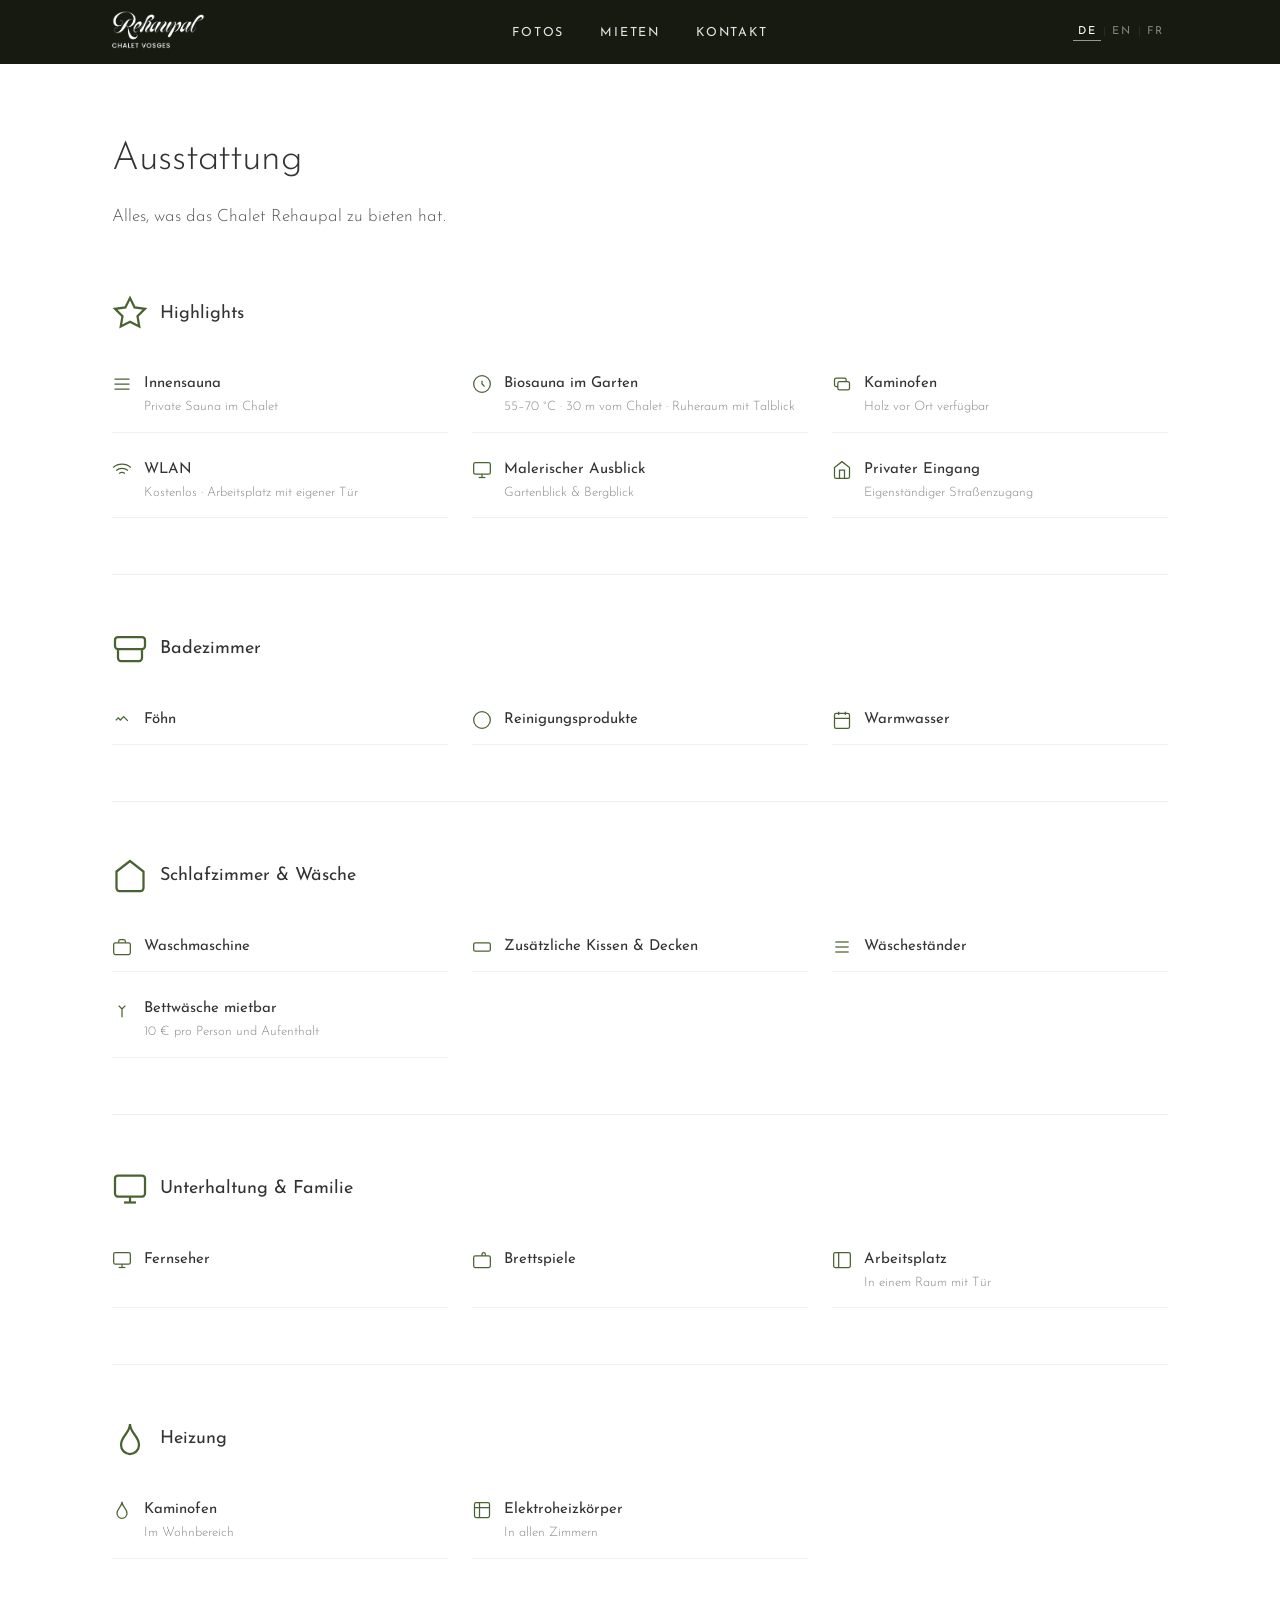
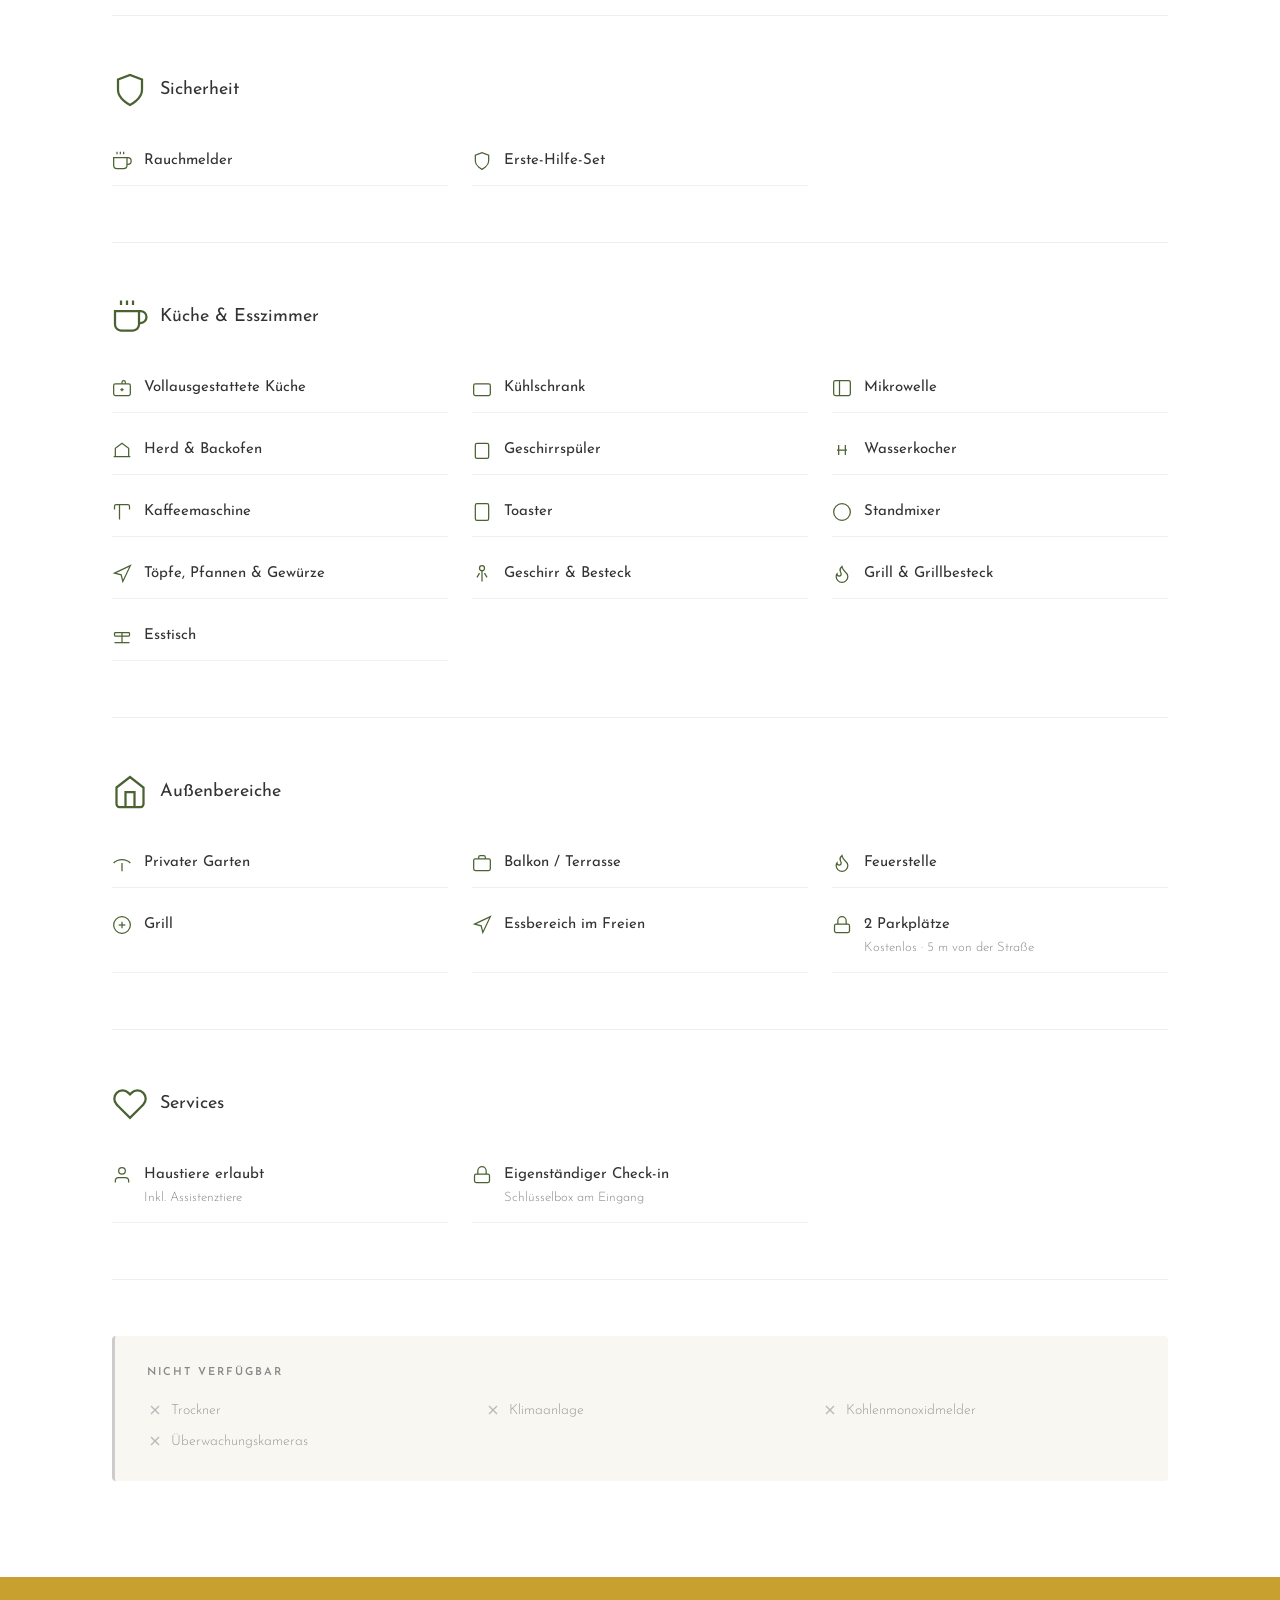
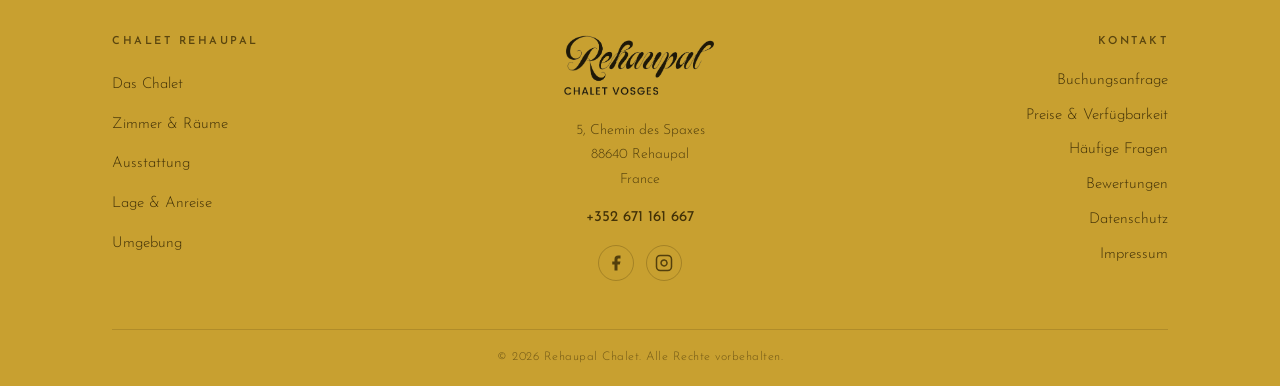
==== ausstattung.html @ ad046105 "Add Ausstattung page, Das Chalet page, fix all footer links, update Datenschutz Co-Authored-By: Clau" ====
<!DOCTYPE html>
<html lang="de">
<head>
  <meta charset="UTF-8">
  <meta name="viewport" content="width=device-width, initial-scale=1.0">
  <title>Ausstattung – Rehaupal Chalet Vosges</title>
  <link rel="preconnect" href="https://fonts.googleapis.com">
  <link rel="preconnect" href="https://fonts.gstatic.com" crossorigin>
  <link href="https://fonts.googleapis.com/css2?family=Josefin+Sans:ital,wght@0,300;0,400;0,600;1,300;1,400&family=Sacramento&display=swap" rel="stylesheet">
  <link rel="stylesheet" href="styles.css">
  <style>
    .site-header { height: var(--header-h) !important; background: var(--header-bg) !important; }
    .main-nav, .header-right { opacity: 1 !important; }

    .aus-page {
      padding-top: calc(var(--header-h) + 64px);
      padding-bottom: 96px;
    }

    .aus-heading {
      font-size: clamp(28px, 3vw, 42px);
      font-weight: 300;
      color: var(--text-dark);
      margin-bottom: 12px;
      letter-spacing: -0.3px;
    }

    .aus-sub {
      font-size: 17px;
      color: var(--text-medium);
      font-weight: 300;
      margin-bottom: 64px;
      max-width: 560px;
    }

    /* ── Category block ── */
    .aus-category {
      margin-bottom: 56px;
      padding-bottom: 56px;
      border-bottom: 1px solid #eee;
    }

    .aus-category:last-child {
      border-bottom: none;
      margin-bottom: 0;
      padding-bottom: 0;
    }

    .aus-category-header {
      display: flex;
      align-items: center;
      gap: 12px;
      margin-bottom: 28px;
    }

    .aus-category-icon {
      width: 36px;
      height: 36px;
      color: var(--olive-primary);
      flex-shrink: 0;
    }

    .aus-category-title {
      font-size: 18px;
      font-weight: 400;
      color: var(--text-dark);
    }

    /* ── Amenity grid ── */
    .aus-grid {
      display: grid;
      grid-template-columns: repeat(3, 1fr);
      gap: 12px 24px;
    }

    .aus-item {
      display: flex;
      align-items: flex-start;
      gap: 12px;
      padding: 14px 0;
      border-bottom: 1px solid #f0f0f0;
    }

    .aus-item-icon {
      width: 20px;
      height: 20px;
      color: var(--olive-primary);
      flex-shrink: 0;
      margin-top: 1px;
    }

    .aus-item-text { flex: 1; }

    .aus-item-name {
      font-size: 15px;
      font-weight: 400;
      color: var(--text-dark);
      line-height: 1.4;
    }

    .aus-item-note {
      font-size: 13px;
      color: var(--text-light);
      margin-top: 2px;
      font-weight: 300;
    }

    /* ── Not available ── */
    .aus-unavailable {
      margin-top: 48px;
      padding: 28px 32px;
      background: #f8f7f2;
      border-radius: 4px;
      border-left: 3px solid #ccc;
    }

    .aus-unavailable-title {
      font-size: 11px;
      font-weight: 600;
      letter-spacing: 2px;
      text-transform: uppercase;
      color: var(--text-light);
      margin-bottom: 16px;
    }

    .aus-unavailable-grid {
      display: grid;
      grid-template-columns: repeat(3, 1fr);
      gap: 8px 24px;
    }

    .aus-unavailable-item {
      display: flex;
      align-items: center;
      gap: 8px;
      font-size: 14px;
      color: #999;
      font-weight: 300;
    }

    .aus-unavailable-item svg { flex-shrink: 0; color: #bbb; }

    @media (max-width: 768px) {
      .aus-page { padding-top: calc(var(--header-h) + 40px); }
      .aus-grid { grid-template-columns: repeat(2, 1fr); }
      .aus-unavailable-grid { grid-template-columns: repeat(2, 1fr); }
    }

    @media (max-width: 480px) {
      .aus-grid { grid-template-columns: 1fr; }
      .aus-unavailable-grid { grid-template-columns: 1fr; }
    }
  </style>
</head>
<body>

  <!-- ===================== HEADER ===================== -->
  <header class="site-header scrolled" id="site-header">
    <div class="header-inner">
      <a href="index.html" class="logo">
        <img src="Rehaupal_Text_US.gif" alt="Rehaupal – Chalet Vosges" class="logo-img">
      </a>
      <nav class="main-nav" id="main-nav">
        <ul>
          <li><a href="fotos.html" data-i18n="nav.photos">Fotos</a></li>
          <li><a href="https://www.airbnb.de/rooms/53041871" target="_blank" rel="noopener" data-i18n="nav.rent">Mieten</a></li>
          <li><a href="lage.html" data-i18n="nav.contact">Kontakt</a></li>
        </ul>
        <div class="lang-switcher lang-switcher--mobile">
          <button class="lang-btn" data-lang="de">DE</button><span class="lang-sep">|</span>
          <button class="lang-btn" data-lang="en">EN</button><span class="lang-sep">|</span>
          <button class="lang-btn" data-lang="fr">FR</button>
        </div>
      </nav>
      <div class="header-right">
        <div class="lang-switcher">
          <button class="lang-btn active" data-lang="de">DE</button><span class="lang-sep">|</span>
          <button class="lang-btn" data-lang="en">EN</button><span class="lang-sep">|</span>
          <button class="lang-btn" data-lang="fr">FR</button>
        </div>
        <button class="mobile-toggle" id="mobile-toggle" aria-label="Menü öffnen" aria-expanded="false">
          <span></span><span></span><span></span>
        </button>
      </div>
    </div>
  </header>

  <!-- ===================== CONTENT ===================== -->
  <main class="aus-page">
    <div class="container">

      <h1 class="aus-heading" data-i18n="aus.heading">Ausstattung</h1>
      <p class="aus-sub" data-i18n="aus.sub">Alles, was das Chalet Rehaupal zu bieten hat – für einen komfortablen und erholsamen Aufenthalt.</p>

      <!-- ── Highlights ── -->
      <div class="aus-category">
        <div class="aus-category-header">
          <svg class="aus-category-icon" viewBox="0 0 24 24" fill="none" stroke="currentColor" stroke-width="1.5"><polygon points="12 2 15.09 8.26 22 9.27 17 14.14 18.18 21.02 12 17.77 5.82 21.02 7 14.14 2 9.27 8.91 8.26 12 2"/></svg>
          <h2 class="aus-category-title" data-i18n="aus.cat.highlights">Highlights</h2>
        </div>
        <div class="aus-grid">
          <div class="aus-item">
            <svg class="aus-item-icon" viewBox="0 0 24 24" fill="none" stroke="currentColor" stroke-width="1.5"><path d="M3 12h18M3 6h18M3 18h18"/></svg>
            <div class="aus-item-text">
              <div class="aus-item-name" data-i18n="aus.sauna.indoor">Innensauna</div>
              <div class="aus-item-note" data-i18n="aus.sauna.indoor.note">Private Sauna im Chalet</div>
            </div>
          </div>
          <div class="aus-item">
            <svg class="aus-item-icon" viewBox="0 0 24 24" fill="none" stroke="currentColor" stroke-width="1.5"><circle cx="12" cy="12" r="10"/><path d="M12 8v4l3 3"/></svg>
            <div class="aus-item-text">
              <div class="aus-item-name" data-i18n="aus.sauna.outdoor">Biosauna im Garten</div>
              <div class="aus-item-note" data-i18n="aus.sauna.outdoor.note">55–70 °C · 30 m vom Chalet · Ruheraum mit Talblick</div>
            </div>
          </div>
          <div class="aus-item">
            <svg class="aus-item-icon" viewBox="0 0 24 24" fill="none" stroke="currentColor" stroke-width="1.5"><path d="M17 9V7a2 2 0 0 0-2-2H5a2 2 0 0 0-2 2v6a2 2 0 0 0 2 2h2m2 4h10a2 2 0 0 0 2-2v-6a2 2 0 0 0-2-2H9a2 2 0 0 0-2 2v6a2 2 0 0 0 2 2z"/></svg>
            <div class="aus-item-text">
              <div class="aus-item-name" data-i18n="aus.fireplace">Kaminofen</div>
              <div class="aus-item-note" data-i18n="aus.fireplace.note">Holz vor Ort verfügbar</div>
            </div>
          </div>
          <div class="aus-item">
            <svg class="aus-item-icon" viewBox="0 0 24 24" fill="none" stroke="currentColor" stroke-width="1.5"><path d="M5 12.55a11 11 0 0 1 14.08 0M1.42 9a16 16 0 0 1 21.16 0M8.53 16.11a6 6 0 0 1 6.95 0M12 20h.01"/></svg>
            <div class="aus-item-text">
              <div class="aus-item-name" data-i18n="aus.wifi">WLAN</div>
              <div class="aus-item-note" data-i18n="aus.wifi.note">Kostenlos · Arbeitsplatz mit eigener Tür</div>
            </div>
          </div>
          <div class="aus-item">
            <svg class="aus-item-icon" viewBox="0 0 24 24" fill="none" stroke="currentColor" stroke-width="1.5"><rect x="2" y="3" width="20" height="14" rx="2"/><line x1="8" y1="21" x2="16" y2="21"/><line x1="12" y1="17" x2="12" y2="21"/></svg>
            <div class="aus-item-text">
              <div class="aus-item-name" data-i18n="aus.view">Malerischer Ausblick</div>
              <div class="aus-item-note" data-i18n="aus.view.note">Gartenblick &amp; Bergblick</div>
            </div>
          </div>
          <div class="aus-item">
            <svg class="aus-item-icon" viewBox="0 0 24 24" fill="none" stroke="currentColor" stroke-width="1.5"><path d="M3 9l9-7 9 7v11a2 2 0 0 1-2 2H5a2 2 0 0 1-2-2z"/><polyline points="9 22 9 12 15 12 15 22"/></svg>
            <div class="aus-item-text">
              <div class="aus-item-name" data-i18n="aus.entrance">Privater Eingang</div>
              <div class="aus-item-note" data-i18n="aus.entrance.note">Eigenständiger Straßenzugang</div>
            </div>
          </div>
        </div>
      </div>

      <!-- ── Badezimmer ── -->
      <div class="aus-category">
        <div class="aus-category-header">
          <svg class="aus-category-icon" viewBox="0 0 24 24" fill="none" stroke="currentColor" stroke-width="1.5"><path d="M4 12h16M4 12a2 2 0 0 1-2-2V6a2 2 0 0 1 2-2h16a2 2 0 0 1 2 2v4a2 2 0 0 1-2 2M4 12v6a2 2 0 0 0 2 2h12a2 2 0 0 0 2-2v-6"/></svg>
          <h2 class="aus-category-title" data-i18n="aus.cat.bath">Badezimmer</h2>
        </div>
        <div class="aus-grid">
          <div class="aus-item"><svg class="aus-item-icon" viewBox="0 0 24 24" fill="none" stroke="currentColor" stroke-width="1.5"><path d="M4.5 12.5l3-3 2.5 2.5 4-4 5 5"/></svg><div class="aus-item-text"><div class="aus-item-name" data-i18n="aus.bath.hairdryer">Föhn</div></div></div>
          <div class="aus-item"><svg class="aus-item-icon" viewBox="0 0 24 24" fill="none" stroke="currentColor" stroke-width="1.5"><path d="M12 2C6.48 2 2 6.48 2 12s4.48 10 10 10 10-4.48 10-10S17.52 2 12 2z"/></svg><div class="aus-item-text"><div class="aus-item-name" data-i18n="aus.bath.products">Reinigungsprodukte</div></div></div>
          <div class="aus-item"><svg class="aus-item-icon" viewBox="0 0 24 24" fill="none" stroke="currentColor" stroke-width="1.5"><path d="M8 2v4M16 2v4M3 10h18M5 4h14a2 2 0 0 1 2 2v14a2 2 0 0 1-2 2H5a2 2 0 0 1-2-2V6a2 2 0 0 1 2-2z"/></svg><div class="aus-item-text"><div class="aus-item-name" data-i18n="aus.bath.hotwater">Warmwasser</div></div></div>
        </div>
      </div>

      <!-- ── Schlafzimmer & Wäsche ── -->
      <div class="aus-category">
        <div class="aus-category-header">
          <svg class="aus-category-icon" viewBox="0 0 24 24" fill="none" stroke="currentColor" stroke-width="1.5"><path d="M3 9l9-7 9 7v11a2 2 0 0 1-2 2H5a2 2 0 0 1-2-2z"/></svg>
          <h2 class="aus-category-title" data-i18n="aus.cat.bedroom">Schlafzimmer &amp; Wäsche</h2>
        </div>
        <div class="aus-grid">
          <div class="aus-item"><svg class="aus-item-icon" viewBox="0 0 24 24" fill="none" stroke="currentColor" stroke-width="1.5"><rect x="2" y="7" width="20" height="14" rx="2"/><path d="M16 7V5a2 2 0 0 0-2-2h-4a2 2 0 0 0-2 2v2"/></svg><div class="aus-item-text"><div class="aus-item-name" data-i18n="aus.bed.washer">Waschmaschine</div></div></div>
          <div class="aus-item"><svg class="aus-item-icon" viewBox="0 0 24 24" fill="none" stroke="currentColor" stroke-width="1.5"><path d="M20 7H4a2 2 0 0 0-2 2v6a2 2 0 0 0 2 2h16a2 2 0 0 0 2-2V9a2 2 0 0 0-2-2z"/></svg><div class="aus-item-text"><div class="aus-item-name" data-i18n="aus.bed.pillows">Zusätzliche Kissen &amp; Decken</div></div></div>
          <div class="aus-item"><svg class="aus-item-icon" viewBox="0 0 24 24" fill="none" stroke="currentColor" stroke-width="1.5"><line x1="4" y1="6" x2="20" y2="6"/><line x1="4" y1="12" x2="20" y2="12"/><line x1="4" y1="18" x2="20" y2="18"/></svg><div class="aus-item-text"><div class="aus-item-name" data-i18n="aus.bed.rack">Wäscheständer</div></div></div>
          <div class="aus-item"><svg class="aus-item-icon" viewBox="0 0 24 24" fill="none" stroke="currentColor" stroke-width="1.5"><path d="M12 22V12M12 12l-4-4m4 4l4-4"/></svg><div class="aus-item-text"><div class="aus-item-name" data-i18n="aus.bed.linen">Bettwäsche mietbar</div><div class="aus-item-note" data-i18n="aus.bed.linen.note">10 € pro Person und Aufenthalt</div></div></div>
        </div>
      </div>

      <!-- ── Unterhaltung & Familie ── -->
      <div class="aus-category">
        <div class="aus-category-header">
          <svg class="aus-category-icon" viewBox="0 0 24 24" fill="none" stroke="currentColor" stroke-width="1.5"><rect x="2" y="3" width="20" height="14" rx="2"/><line x1="8" y1="21" x2="16" y2="21"/><line x1="12" y1="17" x2="12" y2="21"/></svg>
          <h2 class="aus-category-title" data-i18n="aus.cat.entertainment">Unterhaltung &amp; Familie</h2>
        </div>
        <div class="aus-grid">
          <div class="aus-item"><svg class="aus-item-icon" viewBox="0 0 24 24" fill="none" stroke="currentColor" stroke-width="1.5"><rect x="2" y="3" width="20" height="14" rx="2"/><line x1="8" y1="21" x2="16" y2="21"/><line x1="12" y1="17" x2="12" y2="21"/></svg><div class="aus-item-text"><div class="aus-item-name" data-i18n="aus.ent.tv">Fernseher</div></div></div>
          <div class="aus-item"><svg class="aus-item-icon" viewBox="0 0 24 24" fill="none" stroke="currentColor" stroke-width="1.5"><rect x="2" y="7" width="20" height="14" rx="2"/><path d="M16 7V5a2 2 0 0 0-4 0v2"/></svg><div class="aus-item-text"><div class="aus-item-name" data-i18n="aus.ent.games">Brettspiele</div></div></div>
          <div class="aus-item"><svg class="aus-item-icon" viewBox="0 0 24 24" fill="none" stroke="currentColor" stroke-width="1.5"><rect x="2" y="3" width="20" height="18" rx="2"/><line x1="8" y1="21" x2="8" y2="3"/></svg><div class="aus-item-text"><div class="aus-item-name" data-i18n="aus.ent.workspace">Arbeitsplatz</div><div class="aus-item-note" data-i18n="aus.ent.workspace.note">In einem Raum mit Tür</div></div></div>
        </div>
      </div>

      <!-- ── Heizung ── -->
      <div class="aus-category">
        <div class="aus-category-header">
          <svg class="aus-category-icon" viewBox="0 0 24 24" fill="none" stroke="currentColor" stroke-width="1.5"><path d="M12 2c0 6-6 8-6 14a6 6 0 0 0 12 0c0-6-6-8-6-14z"/></svg>
          <h2 class="aus-category-title" data-i18n="aus.cat.heating">Heizung</h2>
        </div>
        <div class="aus-grid">
          <div class="aus-item"><svg class="aus-item-icon" viewBox="0 0 24 24" fill="none" stroke="currentColor" stroke-width="1.5"><path d="M12 2c0 6-6 8-6 14a6 6 0 0 0 12 0c0-6-6-8-6-14z"/></svg><div class="aus-item-text"><div class="aus-item-name" data-i18n="aus.heat.fireplace">Kaminofen</div><div class="aus-item-note" data-i18n="aus.heat.fireplace.note">Im Wohnbereich</div></div></div>
          <div class="aus-item"><svg class="aus-item-icon" viewBox="0 0 24 24" fill="none" stroke="currentColor" stroke-width="1.5"><path d="M9 3H5a2 2 0 0 0-2 2v4m6-6h10a2 2 0 0 1 2 2v4M9 3v18m0 0h10a2 2 0 0 0 2-2V9M9 21H5a2 2 0 0 1-2-2V9m0 0h18"/></svg><div class="aus-item-text"><div class="aus-item-name" data-i18n="aus.heat.electric">Elektroheizkörper</div><div class="aus-item-note" data-i18n="aus.heat.electric.note">In allen Zimmern</div></div></div>
        </div>
      </div>

      <!-- ── Sicherheit ── -->
      <div class="aus-category">
        <div class="aus-category-header">
          <svg class="aus-category-icon" viewBox="0 0 24 24" fill="none" stroke="currentColor" stroke-width="1.5"><path d="M12 22s8-4 8-10V5l-8-3-8 3v7c0 6 8 10 8 10z"/></svg>
          <h2 class="aus-category-title" data-i18n="aus.cat.safety">Sicherheit</h2>
        </div>
        <div class="aus-grid">
          <div class="aus-item"><svg class="aus-item-icon" viewBox="0 0 24 24" fill="none" stroke="currentColor" stroke-width="1.5"><path d="M18 8h1a4 4 0 0 1 0 8h-1"/><path d="M2 8h16v9a4 4 0 0 1-4 4H6a4 4 0 0 1-4-4V8z"/><line x1="6" y1="1" x2="6" y2="4"/><line x1="10" y1="1" x2="10" y2="4"/><line x1="14" y1="1" x2="14" y2="4"/></svg><div class="aus-item-text"><div class="aus-item-name" data-i18n="aus.safe.smoke">Rauchmelder</div></div></div>
          <div class="aus-item"><svg class="aus-item-icon" viewBox="0 0 24 24" fill="none" stroke="currentColor" stroke-width="1.5"><path d="M12 22s8-4 8-10V5l-8-3-8 3v7c0 6 8 10 8 10z"/></svg><div class="aus-item-text"><div class="aus-item-name" data-i18n="aus.safe.firstaid">Erste-Hilfe-Set</div></div></div>
        </div>
      </div>

      <!-- ── Küche ── -->
      <div class="aus-category">
        <div class="aus-category-header">
          <svg class="aus-category-icon" viewBox="0 0 24 24" fill="none" stroke="currentColor" stroke-width="1.5"><path d="M18 8h1a4 4 0 0 1 0 8h-1M2 8h16v9a4 4 0 0 1-4 4H6a4 4 0 0 1-4-4V8zM6 1v3M10 1v3M14 1v3"/></svg>
          <h2 class="aus-category-title" data-i18n="aus.cat.kitchen">Küche &amp; Esszimmer</h2>
        </div>
        <div class="aus-grid">
          <div class="aus-item"><svg class="aus-item-icon" viewBox="0 0 24 24" fill="none" stroke="currentColor" stroke-width="1.5"><rect x="2" y="7" width="20" height="14" rx="2"/><path d="M16 7V5a2 2 0 0 0-4 0v2"/><line x1="12" y1="12" x2="12" y2="16"/><line x1="10" y1="14" x2="14" y2="14"/></svg><div class="aus-item-text"><div class="aus-item-name" data-i18n="aus.kit.kitchen">Vollausgestattete Küche</div></div></div>
          <div class="aus-item"><svg class="aus-item-icon" viewBox="0 0 24 24" fill="none" stroke="currentColor" stroke-width="1.5"><rect x="2" y="7" width="20" height="14" rx="2"/></svg><div class="aus-item-text"><div class="aus-item-name" data-i18n="aus.kit.fridge">Kühlschrank</div></div></div>
          <div class="aus-item"><svg class="aus-item-icon" viewBox="0 0 24 24" fill="none" stroke="currentColor" stroke-width="1.5"><rect x="2" y="3" width="20" height="18" rx="2"/><line x1="9" y1="3" x2="9" y2="21"/></svg><div class="aus-item-text"><div class="aus-item-name" data-i18n="aus.kit.microwave">Mikrowelle</div></div></div>
          <div class="aus-item"><svg class="aus-item-icon" viewBox="0 0 24 24" fill="none" stroke="currentColor" stroke-width="1.5"><path d="M2 20h20M4 20V10l8-6 8 6v10"/></svg><div class="aus-item-text"><div class="aus-item-name" data-i18n="aus.kit.oven">Herd &amp; Backofen</div></div></div>
          <div class="aus-item"><svg class="aus-item-icon" viewBox="0 0 24 24" fill="none" stroke="currentColor" stroke-width="1.5"><path d="M18 4H6a2 2 0 0 0-2 2v14a2 2 0 0 0 2 2h12a2 2 0 0 0 2-2V6a2 2 0 0 0-2-2z"/></svg><div class="aus-item-text"><div class="aus-item-name" data-i18n="aus.kit.dishwasher">Geschirrspüler</div></div></div>
          <div class="aus-item"><svg class="aus-item-icon" viewBox="0 0 24 24" fill="none" stroke="currentColor" stroke-width="1.5"><path d="M8 6v12M16 6v12M6 12h12"/></svg><div class="aus-item-text"><div class="aus-item-name" data-i18n="aus.kit.kettle">Wasserkocher</div></div></div>
          <div class="aus-item"><svg class="aus-item-icon" viewBox="0 0 24 24" fill="none" stroke="currentColor" stroke-width="1.5"><path d="M9 3H5a2 2 0 0 0-2 2v4m6-6h10a2 2 0 0 1 2 2v4M9 3v18"/></svg><div class="aus-item-text"><div class="aus-item-name" data-i18n="aus.kit.coffee">Kaffeemaschine</div></div></div>
          <div class="aus-item"><svg class="aus-item-icon" viewBox="0 0 24 24" fill="none" stroke="currentColor" stroke-width="1.5"><rect x="4" y="2" width="16" height="20" rx="2"/></svg><div class="aus-item-text"><div class="aus-item-name" data-i18n="aus.kit.toaster">Toaster</div></div></div>
          <div class="aus-item"><svg class="aus-item-icon" viewBox="0 0 24 24" fill="none" stroke="currentColor" stroke-width="1.5"><circle cx="12" cy="12" r="10"/></svg><div class="aus-item-text"><div class="aus-item-name" data-i18n="aus.kit.blender">Standmixer</div></div></div>
          <div class="aus-item"><svg class="aus-item-icon" viewBox="0 0 24 24" fill="none" stroke="currentColor" stroke-width="1.5"><path d="M3 11l19-9-9 19-2-8-8-2z"/></svg><div class="aus-item-text"><div class="aus-item-name" data-i18n="aus.kit.pots">Töpfe, Pfannen &amp; Gewürze</div></div></div>
          <div class="aus-item"><svg class="aus-item-icon" viewBox="0 0 24 24" fill="none" stroke="currentColor" stroke-width="1.5"><circle cx="12" cy="5" r="3"/><path d="M12 8v13M9 11l-3 5M15 11l3 5"/></svg><div class="aus-item-text"><div class="aus-item-name" data-i18n="aus.kit.dishes">Geschirr &amp; Besteck</div></div></div>
          <div class="aus-item"><svg class="aus-item-icon" viewBox="0 0 24 24" fill="none" stroke="currentColor" stroke-width="1.5"><path d="M8.5 14.5A2.5 2.5 0 0 0 11 12c0-1.38-.5-2-1-3-1.072-2.143-.224-4.054 2-6 .5 2.5 2 4.9 4 6.5 2 1.6 3 3.5 3 5.5a7 7 0 1 1-14 0c0-1.153.433-2.294 1-3a2.5 2.5 0 0 0 2.5 2.5z"/></svg><div class="aus-item-text"><div class="aus-item-name" data-i18n="aus.kit.bbq">Grill &amp; Grillbesteck</div></div></div>
          <div class="aus-item"><svg class="aus-item-icon" viewBox="0 0 24 24" fill="none" stroke="currentColor" stroke-width="1.5"><rect x="3" y="8" width="18" height="4" rx="1"/><line x1="12" y1="8" x2="12" y2="20"/><line x1="3" y1="20" x2="21" y2="20"/></svg><div class="aus-item-text"><div class="aus-item-name" data-i18n="aus.kit.table">Esstisch</div></div></div>
        </div>
      </div>

      <!-- ── Außenbereiche ── -->
      <div class="aus-category">
        <div class="aus-category-header">
          <svg class="aus-category-icon" viewBox="0 0 24 24" fill="none" stroke="currentColor" stroke-width="1.5"><path d="M3 9l9-7 9 7v11a2 2 0 0 1-2 2H5a2 2 0 0 1-2-2z"/><polyline points="9 22 9 12 15 12 15 22"/></svg>
          <h2 class="aus-category-title" data-i18n="aus.cat.outdoor">Außenbereiche</h2>
        </div>
        <div class="aus-grid">
          <div class="aus-item"><svg class="aus-item-icon" viewBox="0 0 24 24" fill="none" stroke="currentColor" stroke-width="1.5"><path d="M12 22V12M2 12s4-4 10-4 10 4 10 4"/></svg><div class="aus-item-text"><div class="aus-item-name" data-i18n="aus.out.garden">Privater Garten</div></div></div>
          <div class="aus-item"><svg class="aus-item-icon" viewBox="0 0 24 24" fill="none" stroke="currentColor" stroke-width="1.5"><rect x="2" y="7" width="20" height="14" rx="2"/><path d="M16 7V5a2 2 0 0 0-2-2h-4a2 2 0 0 0-2 2v2"/></svg><div class="aus-item-text"><div class="aus-item-name" data-i18n="aus.out.terrace">Balkon / Terrasse</div></div></div>
          <div class="aus-item"><svg class="aus-item-icon" viewBox="0 0 24 24" fill="none" stroke="currentColor" stroke-width="1.5"><path d="M8.5 14.5A2.5 2.5 0 0 0 11 12c0-1.38-.5-2-1-3-1.072-2.143-.224-4.054 2-6 .5 2.5 2 4.9 4 6.5 2 1.6 3 3.5 3 5.5a7 7 0 1 1-14 0c0-1.153.433-2.294 1-3a2.5 2.5 0 0 0 2.5 2.5z"/></svg><div class="aus-item-text"><div class="aus-item-name" data-i18n="aus.out.firepit">Feuerstelle</div></div></div>
          <div class="aus-item"><svg class="aus-item-icon" viewBox="0 0 24 24" fill="none" stroke="currentColor" stroke-width="1.5"><circle cx="12" cy="12" r="10"/><line x1="12" y1="8" x2="12" y2="16"/><line x1="8" y1="12" x2="16" y2="12"/></svg><div class="aus-item-text"><div class="aus-item-name" data-i18n="aus.out.bbq">Grill</div></div></div>
          <div class="aus-item"><svg class="aus-item-icon" viewBox="0 0 24 24" fill="none" stroke="currentColor" stroke-width="1.5"><path d="M3 11l19-9-9 19-2-8-8-2z"/></svg><div class="aus-item-text"><div class="aus-item-name" data-i18n="aus.out.dining">Essbereich im Freien</div></div></div>
          <div class="aus-item"><svg class="aus-item-icon" viewBox="0 0 24 24" fill="none" stroke="currentColor" stroke-width="1.5"><rect x="3" y="11" width="18" height="10" rx="2"/><path d="M7 11V7a5 5 0 0 1 10 0v4"/></svg><div class="aus-item-text"><div class="aus-item-name" data-i18n="aus.out.parking">2 Parkplätze</div><div class="aus-item-note" data-i18n="aus.out.parking.note">Kostenlos · 5 m von der Straße</div></div></div>
        </div>
      </div>

      <!-- ── Services ── -->
      <div class="aus-category">
        <div class="aus-category-header">
          <svg class="aus-category-icon" viewBox="0 0 24 24" fill="none" stroke="currentColor" stroke-width="1.5"><path d="M20.84 4.61a5.5 5.5 0 0 0-7.78 0L12 5.67l-1.06-1.06a5.5 5.5 0 0 0-7.78 7.78l1.06 1.06L12 21.23l7.78-7.78 1.06-1.06a5.5 5.5 0 0 0 0-7.78z"/></svg>
          <h2 class="aus-category-title" data-i18n="aus.cat.services">Services</h2>
        </div>
        <div class="aus-grid">
          <div class="aus-item"><svg class="aus-item-icon" viewBox="0 0 24 24" fill="none" stroke="currentColor" stroke-width="1.5"><path d="M20 21v-2a4 4 0 0 0-4-4H8a4 4 0 0 0-4 4v2"/><circle cx="12" cy="7" r="4"/></svg><div class="aus-item-text"><div class="aus-item-name" data-i18n="aus.srv.pets">Haustiere erlaubt</div><div class="aus-item-note" data-i18n="aus.srv.pets.note">Inkl. Assistenztiere</div></div></div>
          <div class="aus-item"><svg class="aus-item-icon" viewBox="0 0 24 24" fill="none" stroke="currentColor" stroke-width="1.5"><rect x="3" y="11" width="18" height="10" rx="2"/><path d="M7 11V7a5 5 0 0 1 10 0v4"/></svg><div class="aus-item-text"><div class="aus-item-name" data-i18n="aus.srv.checkin">Eigenständiger Check-in</div><div class="aus-item-note" data-i18n="aus.srv.checkin.note">Schlüsselbox am Eingang</div></div></div>
        </div>
      </div>

      <!-- ── Not available ── -->
      <div class="aus-unavailable">
        <div class="aus-unavailable-title" data-i18n="aus.na.title">Nicht verfügbar</div>
        <div class="aus-unavailable-grid">
          <div class="aus-unavailable-item"><svg width="16" height="16" viewBox="0 0 24 24" fill="none" stroke="currentColor" stroke-width="2"><line x1="18" y1="6" x2="6" y2="18"/><line x1="6" y1="6" x2="18" y2="18"/></svg><span data-i18n="aus.na.dryer">Trockner</span></div>
          <div class="aus-unavailable-item"><svg width="16" height="16" viewBox="0 0 24 24" fill="none" stroke="currentColor" stroke-width="2"><line x1="18" y1="6" x2="6" y2="18"/><line x1="6" y1="6" x2="18" y2="18"/></svg><span data-i18n="aus.na.ac">Klimaanlage</span></div>
          <div class="aus-unavailable-item"><svg width="16" height="16" viewBox="0 0 24 24" fill="none" stroke="currentColor" stroke-width="2"><line x1="18" y1="6" x2="6" y2="18"/><line x1="6" y1="6" x2="18" y2="18"/></svg><span data-i18n="aus.na.co">Kohlenmonoxidmelder</span></div>
          <div class="aus-unavailable-item"><svg width="16" height="16" viewBox="0 0 24 24" fill="none" stroke="currentColor" stroke-width="2"><line x1="18" y1="6" x2="6" y2="18"/><line x1="6" y1="6" x2="18" y2="18"/></svg><span data-i18n="aus.na.cameras">Überwachungskameras</span></div>
        </div>
      </div>

    </div>
  </main>

  <!-- ===================== FOOTER ===================== -->
  <footer class="site-footer">
    <div class="container">
      <div class="footer-grid">
        <div class="footer-col">
          <h4 class="footer-heading" data-i18n="footer.left.heading">Chalet Rehaupal</h4>
          <ul class="footer-links">
            <li><a href="chalet.html" data-i18n="footer.link.chalet">Das Chalet</a></li>
            <li><a href="zimmer.html" data-i18n="footer.link.rooms">Zimmer &amp; Räume</a></li>
            <li><a href="ausstattung.html" data-i18n="footer.link.amenities">Ausstattung</a></li>
            <li><a href="lage.html" data-i18n="footer.link.location">Lage &amp; Anreise</a></li>
            <li><a href="umgebung.html" data-i18n="footer.link.surroundings">Umgebung</a></li>
          </ul>
        </div>
        <div class="footer-col footer-col--center">
          <a href="index.html" class="footer-logo">
            <img src="Rehaupal_Text_US.gif" alt="Rehaupal – Chalet Vosges" class="footer-logo-img">
          </a>
          <address class="footer-address">5, Chemin des Spaxes<br>88640 Rehaupal<br>France</address>
          <a href="tel:+352671161667" class="footer-phone" id="footer-phone">+352 671 161 667</a>
          <div class="footer-socials">
            <a href="#" aria-label="Facebook" class="social-icon"><svg width="18" height="18" viewBox="0 0 24 24" fill="currentColor"><path d="M18 2h-3a5 5 0 0 0-5 5v3H7v4h3v8h4v-8h3l1-4h-4V7a1 1 0 0 1 1-1h3z"/></svg></a>
            <a href="#" aria-label="Instagram" class="social-icon"><svg width="18" height="18" viewBox="0 0 24 24" fill="none" stroke="currentColor" stroke-width="2"><rect x="2" y="2" width="20" height="20" rx="5" ry="5"/><path d="M16 11.37A4 4 0 1 1 12.63 8 4 4 0 0 1 16 11.37z"/><line x1="17.5" y1="6.5" x2="17.51" y2="6.5"/></svg></a>
          </div>
        </div>
        <div class="footer-col footer-col--right">
          <h4 class="footer-heading" data-i18n="footer.right.heading">Kontakt</h4>
          <ul class="footer-links">
            <li><a href="https://www.airbnb.de/rooms/53041871" target="_blank" rel="noopener" data-i18n="footer.link.booking">Buchungsanfrage</a></li>
            <li><a href="https://www.airbnb.de/rooms/53041871" target="_blank" rel="noopener" data-i18n="footer.link.prices">Preise &amp; Verfügbarkeit</a></li>
            <li><a href="faq.html" data-i18n="footer.link.faq">Häufige Fragen</a></li>
            <li><a href="https://www.airbnb.de/rooms/53041871/reviews?source_impression_id=p3_1777011205_P3ysyQuL38VCmX84" target="_blank" rel="noopener" data-i18n="footer.link.reviews">Bewertungen</a></li>
            <li><a href="datenschutz.html" data-i18n="footer.link.privacy">Datenschutz</a></li>
            <li><a href="impressum.html" data-i18n="footer.link.imprint">Impressum</a></li>
          </ul>
        </div>
      </div>
      <div class="footer-bottom">
        <p data-i18n="footer.copyright">&copy; 2026 Rehaupal Chalet. Alle Rechte vorbehalten.</p>
      </div>
    </div>
  </footer>

  <script>
    document.getElementById('mobile-toggle').addEventListener('click', function() {
      const exp = this.getAttribute('aria-expanded') === 'true';
      this.setAttribute('aria-expanded', String(!exp));
      this.classList.toggle('is-active');
      document.getElementById('main-nav').classList.toggle('is-open');
    });
    window.addEventListener('scroll', () => {
      document.getElementById('site-header').classList.toggle('scrolled', window.scrollY > 10);
    }, { passive: true });
    const t = {
      de: { 'nav.photos':'Fotos','nav.rent':'Mieten','nav.contact':'Kontakt','aus.heading':'Ausstattung','aus.sub':'Alles, was das Chalet Rehaupal zu bieten hat.','aus.cat.highlights':'Highlights','aus.sauna.indoor':'Innensauna','aus.sauna.indoor.note':'Private Sauna im Chalet','aus.sauna.outdoor':'Biosauna im Garten','aus.sauna.outdoor.note':'55–70 °C · 30 m vom Chalet · Ruheraum mit Talblick','aus.fireplace':'Kaminofen','aus.fireplace.note':'Holz vor Ort verfügbar','aus.wifi':'WLAN','aus.wifi.note':'Kostenlos · Arbeitsplatz mit eigener Tür','aus.view':'Malerischer Ausblick','aus.view.note':'Gartenblick & Bergblick','aus.entrance':'Privater Eingang','aus.entrance.note':'Eigenständiger Straßenzugang','aus.cat.bath':'Badezimmer','aus.bath.hairdryer':'Föhn','aus.bath.products':'Reinigungsprodukte','aus.bath.hotwater':'Warmwasser','aus.cat.bedroom':'Schlafzimmer & Wäsche','aus.bed.washer':'Waschmaschine','aus.bed.pillows':'Zusätzliche Kissen & Decken','aus.bed.rack':'Wäscheständer','aus.bed.linen':'Bettwäsche mietbar','aus.bed.linen.note':'10 € pro Person und Aufenthalt','aus.cat.entertainment':'Unterhaltung & Familie','aus.ent.tv':'Fernseher','aus.ent.games':'Brettspiele','aus.ent.workspace':'Arbeitsplatz','aus.ent.workspace.note':'In einem Raum mit Tür','aus.cat.heating':'Heizung','aus.heat.fireplace':'Kaminofen','aus.heat.fireplace.note':'Im Wohnbereich','aus.heat.electric':'Elektroheizkörper','aus.heat.electric.note':'In allen Zimmern','aus.cat.safety':'Sicherheit','aus.safe.smoke':'Rauchmelder','aus.safe.firstaid':'Erste-Hilfe-Set','aus.cat.kitchen':'Küche & Esszimmer','aus.kit.kitchen':'Vollausgestattete Küche','aus.kit.fridge':'Kühlschrank','aus.kit.microwave':'Mikrowelle','aus.kit.oven':'Herd & Backofen','aus.kit.dishwasher':'Geschirrspüler','aus.kit.kettle':'Wasserkocher','aus.kit.coffee':'Kaffeemaschine','aus.kit.toaster':'Toaster','aus.kit.blender':'Standmixer','aus.kit.pots':'Töpfe, Pfannen & Gewürze','aus.kit.dishes':'Geschirr & Besteck','aus.kit.bbq':'Grill & Grillbesteck','aus.kit.table':'Esstisch','aus.cat.outdoor':'Außenbereiche','aus.out.garden':'Privater Garten','aus.out.terrace':'Balkon / Terrasse','aus.out.firepit':'Feuerstelle','aus.out.bbq':'Grill','aus.out.dining':'Essbereich im Freien','aus.out.parking':'2 Parkplätze','aus.out.parking.note':'Kostenlos · 5 m von der Straße','aus.cat.services':'Services','aus.srv.pets':'Haustiere erlaubt','aus.srv.pets.note':'Inkl. Assistenztiere','aus.srv.checkin':'Eigenständiger Check-in','aus.srv.checkin.note':'Schlüsselbox am Eingang','aus.na.title':'Nicht verfügbar','aus.na.dryer':'Trockner','aus.na.ac':'Klimaanlage','aus.na.co':'Kohlenmonoxidmelder','aus.na.cameras':'Überwachungskameras','footer.left.heading':'Chalet Rehaupal','footer.link.chalet':'Das Chalet','footer.link.rooms':'Zimmer & Räume','footer.link.amenities':'Ausstattung','footer.link.location':'Lage & Anreise','footer.link.surroundings':'Umgebung','footer.right.heading':'Kontakt','footer.link.booking':'Buchungsanfrage','footer.link.prices':'Preise & Verfügbarkeit','footer.link.faq':'Häufige Fragen','footer.link.reviews':'Bewertungen','footer.link.privacy':'Datenschutz','footer.link.imprint':'Impressum','footer.copyright':'© 2026 Rehaupal Chalet. Alle Rechte vorbehalten.' },
      en: { 'nav.photos':'Photos','nav.rent':'Rent','nav.contact':'Contact','aus.heading':'Amenities','aus.sub':'Everything Chalet Rehaupal has to offer.','aus.cat.highlights':'Highlights','aus.sauna.indoor':'Indoor sauna','aus.sauna.indoor.note':'Private sauna in the chalet','aus.sauna.outdoor':'Bio-sauna in the garden','aus.sauna.outdoor.note':'55–70 °C · 30 m from chalet · relaxation room with valley view','aus.fireplace':'Wood-burning stove','aus.fireplace.note':'Firewood available on site','aus.wifi':'WiFi','aus.wifi.note':'Free · workspace with own door','aus.view':'Scenic view','aus.view.note':'Garden view & mountain view','aus.entrance':'Private entrance','aus.entrance.note':'Own road access','aus.cat.bath':'Bathroom','aus.bath.hairdryer':'Hair dryer','aus.bath.products':'Cleaning products','aus.bath.hotwater':'Hot water','aus.cat.bedroom':'Bedroom & laundry','aus.bed.washer':'Washing machine','aus.bed.pillows':'Extra pillows & blankets','aus.bed.rack':'Drying rack','aus.bed.linen':'Bed linen for hire','aus.bed.linen.note':'€10 per person per stay','aus.cat.entertainment':'Entertainment & family','aus.ent.tv':'TV','aus.ent.games':'Board games','aus.ent.workspace':'Workspace','aus.ent.workspace.note':'In a room with a door','aus.cat.heating':'Heating','aus.heat.fireplace':'Wood-burning stove','aus.heat.fireplace.note':'In the living area','aus.heat.electric':'Electric heaters','aus.heat.electric.note':'In all rooms','aus.cat.safety':'Safety','aus.safe.smoke':'Smoke detector','aus.safe.firstaid':'First aid kit','aus.cat.kitchen':'Kitchen & dining','aus.kit.kitchen':'Fully equipped kitchen','aus.kit.fridge':'Fridge','aus.kit.microwave':'Microwave','aus.kit.oven':'Hob & oven','aus.kit.dishwasher':'Dishwasher','aus.kit.kettle':'Kettle','aus.kit.coffee':'Coffee machine','aus.kit.toaster':'Toaster','aus.kit.blender':'Blender','aus.kit.pots':'Pots, pans & spices','aus.kit.dishes':'Crockery & cutlery','aus.kit.bbq':'BBQ & utensils','aus.kit.table':'Dining table','aus.cat.outdoor':'Outdoor','aus.out.garden':'Private garden','aus.out.terrace':'Balcony / terrace','aus.out.firepit':'Fire pit','aus.out.bbq':'BBQ','aus.out.dining':'Outdoor dining area','aus.out.parking':'2 parking spaces','aus.out.parking.note':'Free · 5 m from the road','aus.cat.services':'Services','aus.srv.pets':'Pets allowed','aus.srv.pets.note':'Incl. assistance animals','aus.srv.checkin':'Self check-in','aus.srv.checkin.note':'Key box at entrance','aus.na.title':'Not available','aus.na.dryer':'Tumble dryer','aus.na.ac':'Air conditioning','aus.na.co':'Carbon monoxide detector','aus.na.cameras':'Security cameras','footer.left.heading':'Chalet Rehaupal','footer.link.chalet':'The Chalet','footer.link.rooms':'Rooms & Spaces','footer.link.amenities':'Amenities','footer.link.location':'Location & Directions','footer.link.surroundings':'Surroundings','footer.right.heading':'Contact','footer.link.booking':'Booking inquiry','footer.link.prices':'Prices & Availability','footer.link.faq':'FAQ','footer.link.reviews':'Reviews','footer.link.privacy':'Privacy Policy','footer.link.imprint':'Legal notice','footer.copyright':'© 2026 Rehaupal Chalet. All rights reserved.' },
      fr: { 'nav.photos':'Photos','nav.rent':'Louer','nav.contact':'Contact','aus.heading':'Équipements','aus.sub':'Tout ce que le Chalet Rehaupal a à offrir.','aus.cat.highlights':'Points forts','aus.sauna.indoor':'Sauna intérieur','aus.sauna.indoor.note':'Sauna privé dans le chalet','aus.sauna.outdoor':'Sauna bio dans le jardin','aus.sauna.outdoor.note':'55–70 °C · à 30 m du chalet · salon de repos avec vue sur la vallée','aus.fireplace':'Poêle à bois','aus.fireplace.note':'Bois disponible sur place','aus.wifi':'WiFi','aus.wifi.note':'Gratuit · espace de travail avec porte','aus.view':'Vue pittoresque','aus.view.note':'Vue sur le jardin & les montagnes','aus.entrance':'Entrée privée','aus.entrance.note':'Accès depuis la rue indépendant','aus.cat.bath':'Salle de bain','aus.bath.hairdryer':'Sèche-cheveux','aus.bath.products':'Produits de nettoyage','aus.bath.hotwater':'Eau chaude','aus.cat.bedroom':'Chambre & linge','aus.bed.washer':'Lave-linge','aus.bed.pillows':'Oreillers & couvertures supplémentaires','aus.bed.rack':'Séchoir à linge','aus.bed.linen':'Linge de lit en location','aus.bed.linen.note':'10 € par personne et par séjour','aus.cat.entertainment':'Loisirs & famille','aus.ent.tv':'Télévision','aus.ent.games':'Jeux de société','aus.ent.workspace':'Espace de travail','aus.ent.workspace.note':'Dans une pièce avec porte','aus.cat.heating':'Chauffage','aus.heat.fireplace':'Poêle à bois','aus.heat.fireplace.note':'Dans le séjour','aus.heat.electric':'Radiateurs électriques','aus.heat.electric.note':'Dans toutes les pièces','aus.cat.safety':'Sécurité','aus.safe.smoke':'Détecteur de fumée','aus.safe.firstaid':'Trousse de premiers secours','aus.cat.kitchen':'Cuisine & salle à manger','aus.kit.kitchen':'Cuisine entièrement équipée','aus.kit.fridge':'Réfrigérateur','aus.kit.microwave':'Micro-ondes','aus.kit.oven':'Plaque & four','aus.kit.dishwasher':'Lave-vaisselle','aus.kit.kettle':'Bouilloire','aus.kit.coffee':'Machine à café','aus.kit.toaster':'Grille-pain','aus.kit.blender':'Mixeur','aus.kit.pots':'Casseroles, poêles & épices','aus.kit.dishes':'Vaisselle & couverts','aus.kit.bbq':'Barbecue & ustensiles','aus.kit.table':'Table à manger','aus.cat.outdoor':'Extérieur','aus.out.garden':'Jardin privé','aus.out.terrace':'Balcon / terrasse','aus.out.firepit':'Foyer extérieur','aus.out.bbq':'Barbecue','aus.out.dining':'Coin repas extérieur','aus.out.parking':'2 places de parking','aus.out.parking.note':'Gratuit · à 5 m de la route','aus.cat.services':'Services','aus.srv.pets':'Animaux acceptés','aus.srv.pets.note':'Animaux d\'assistance toujours acceptés','aus.srv.checkin':'Arrivée autonome','aus.srv.checkin.note':'Boîte à clés à l\'entrée','aus.na.title':'Non disponible','aus.na.dryer':'Sèche-linge','aus.na.ac':'Climatisation','aus.na.co':'Détecteur de CO','aus.na.cameras':'Caméras de surveillance','footer.left.heading':'Chalet Rehaupal','footer.link.chalet':'Le Chalet','footer.link.rooms':'Chambres & Espaces','footer.link.amenities':'Équipements','footer.link.location':'Situation & Accès','footer.link.surroundings':'Environnement','footer.right.heading':'Contact','footer.link.booking':'Demande de réservation','footer.link.prices':'Tarifs & Disponibilités','footer.link.faq':'Questions fréquentes','footer.link.reviews':'Avis','footer.link.privacy':'Confidentialité','footer.link.imprint':'Mentions légales','footer.copyright':'© 2026 Rehaupal Chalet. Tous droits réservés.' }
    };
    function setLang(l) { localStorage.setItem('rehaupal-lang',l); document.documentElement.lang=l; document.querySelectorAll('.lang-btn').forEach(b=>b.classList.toggle('active',b.dataset.lang===l)); const tr=t[l]; document.querySelectorAll('[data-i18n]').forEach(el=>{if(tr[el.dataset.i18n])el.textContent=tr[el.dataset.i18n];}); }
    document.querySelectorAll('.lang-btn').forEach(b=>b.addEventListener('click',()=>setLang(b.dataset.lang)));
    setLang(localStorage.getItem('rehaupal-lang')||'de');
  </script>
</body>
</html>
---- styles.css ----
/* ============================================================
   BRANDLEIT – LUXUSCHALETS IM ZILLERTAL
   ============================================================ */

/* ---------- Variables ---------- */
:root {
  --header-bg:       #161a11;
  --olive-primary:   #4a6231;
  --olive-secondary: #5b7640;
  --olive-dark:      #3a4e28;
  --olive-hover:     #3d5229;
  --quote-bg:        #3a4e28;
  --footer-gold:     #c8a030;
  --footer-gold-dk:  #a8831e;
  --footer-text:     #2c1f00;
  --white:           #ffffff;
  --off-white:       #f8f7f2;
  --text-dark:       #333333;
  --text-medium:     #555555;
  --text-light:      #888888;
  --max-w:           1116px;
  --header-h:        64px;
  --transition:      0.25s ease;
}

/* ---------- Reset & Base ---------- */
*, *::before, *::after { box-sizing: border-box; margin: 0; padding: 0; }

html { scroll-behavior: smooth; }

body {
  font-family: 'Josefin Sans', sans-serif;
  font-weight: 300;
  color: var(--text-dark);
  background: var(--white);
  font-size: 18px;
  line-height: 1.65;
  overflow-x: hidden;
  -webkit-font-smoothing: antialiased;
  -moz-osx-font-smoothing: grayscale;
}

a { text-decoration: none; color: inherit; transition: opacity var(--transition); }
a:hover { opacity: 0.72; }
ul { list-style: none; }
img { display: block; max-width: 100%; }

/* ---------- Container ---------- */
.container {
  max-width: var(--max-w);
  margin-inline: auto;
  padding-inline: 30px;
}

/* ============================================================
   HEADER
   ============================================================ */
.site-header {
  position: fixed;
  inset-block-start: 0;
  inset-inline: 0;
  z-index: 900;
  height: var(--header-h);
  background-color: var(--header-bg);
  transition: box-shadow 0.2s ease;
}

.site-header.scrolled {
  box-shadow: 0 2px 20px rgba(0,0,0,0.35);
}

.header-inner {
  display: grid;
  grid-template-columns: 1fr auto 1fr;
  align-items: center;
  height: 100%;
  max-width: var(--max-w);
  margin-inline: auto;
  padding-inline: 30px;
}

/* Collapsed default: nav grouped centre, controls grouped right */
.main-nav {
  justify-self: center;
}

.main-nav ul {
  display: flex;
  align-items: center;
  gap: 36px;
}

/* Header right */
.header-right {
  display: flex;
  align-items: center;
  gap: 20px;
  justify-self: end;
}

/* Logo */
.logo {
  display: flex;
  flex-direction: column;
  align-items: flex-start;
  gap: 1px;
  line-height: 1;
}

.logo-img {
  height: 44px;
  width: auto;
  max-width: 160px;
  display: block;
  object-fit: contain;
  flex-shrink: 0;
  filter: invert(1);
}


.main-nav a {
  color: rgba(255,255,255,0.88);
  font-size: 12.5px;
  font-weight: 400;
  letter-spacing: 1.8px;
  text-transform: uppercase;
  padding-bottom: 2px;
  border-bottom: 1px solid transparent;
  transition: color var(--transition), border-color var(--transition);
}

.main-nav a:hover {
  opacity: 1;
  color: var(--white);
  border-bottom-color: rgba(255,255,255,0.45);
}



/* Language switcher */
.lang-switcher {
  display: flex;
  align-items: center;
  gap: 2px;
}

.lang-btn {
  background: none;
  border: none;
  color: rgba(255,255,255,0.45);
  font-family: 'Josefin Sans', sans-serif;
  font-size: 11px;
  font-weight: 400;
  letter-spacing: 1.5px;
  cursor: pointer;
  padding: 3px 5px;
  border-bottom: 1px solid transparent;
  transition: color var(--transition), border-color var(--transition);
  line-height: 1;
}

.lang-btn:hover {
  color: rgba(255,255,255,0.85);
}

.lang-btn.active {
  color: var(--white);
  border-bottom-color: rgba(255,255,255,0.55);
}

.lang-sep {
  color: rgba(255,255,255,0.2);
  font-size: 10px;
  line-height: 1;
  user-select: none;
}

.lang-switcher--mobile {
  display: none;
}

/* Mobile toggle */
.mobile-toggle {
  display: none;
  flex-direction: column;
  justify-content: center;
  gap: 5px;
  width: 36px;
  height: 36px;
  padding: 6px;
  background: none;
  border: none;
  cursor: pointer;
  border-radius: 4px;
}

.mobile-toggle span {
  display: block;
  width: 100%;
  height: 1.5px;
  background: rgba(255,255,255,0.85);
  border-radius: 2px;
  transition: transform 0.3s ease, opacity 0.3s ease;
  transform-origin: center;
}

.mobile-toggle.is-active span:nth-child(1) { transform: translateY(6.5px) rotate(45deg); }
.mobile-toggle.is-active span:nth-child(2) { opacity: 0; transform: scaleX(0); }
.mobile-toggle.is-active span:nth-child(3) { transform: translateY(-6.5px) rotate(-45deg); }

/* ============================================================
   HERO
   ============================================================ */
.hero {
  position: relative;
  height: 100vh;
  min-height: 580px;
  margin-top: var(--header-h);
  overflow: hidden;
  display: flex;
  flex-direction: column;
}

.hero-bg {
  position: absolute;
  inset: 0;
}

.hero-img {
  width: 100%;
  height: 100%;
  object-fit: cover;
  object-position: center 40%;
}

.hero-overlay {
  position: absolute;
  inset: 0;
  background: linear-gradient(
    to bottom,
    rgba(0,0,0,0.18) 0%,
    rgba(0,0,0,0.08) 40%,
    rgba(0,0,0,0.55) 85%,
    rgba(0,0,0,0.72) 100%
  );
}

/* Booking Widget */
.booking-widget {
  position: absolute;
  bottom: 0;
  left: 0;
  right: 0;
  z-index: 10;
}

.booking-tabs {
  display: flex;
  gap: 4px;
  padding: 0 30px;
}

.booking-tab {
  display: flex;
  align-items: center;
  gap: 7px;
  padding: 10px 22px;
  border: none;
  cursor: pointer;
  font-family: 'Josefin Sans', sans-serif;
  font-size: 12px;
  font-weight: 400;
  letter-spacing: 1.5px;
  text-transform: uppercase;
  color: rgba(255,255,255,0.75);
  background-color: rgba(58, 78, 40, 0.78);
  border-radius: 4px 4px 0 0;
  transition: background-color var(--transition), color var(--transition);
}

.booking-tab:hover {
  background-color: rgba(74, 98, 49, 0.9);
  color: var(--white);
}

.booking-tab.active {
  background-color: var(--olive-primary);
  color: var(--white);
}

.booking-form {
  background-color: rgba(20, 24, 14, 0.82);
  backdrop-filter: blur(8px);
  -webkit-backdrop-filter: blur(8px);
  padding: 18px 30px;
  display: flex;
  align-items: center;
  gap: 0;
  flex-wrap: wrap;
}

.booking-form.hidden { display: none; }

.booking-fields {
  display: flex;
  align-items: center;
  flex: 1;
  min-width: 0;
}

.booking-field {
  display: flex;
  flex-direction: column;
  gap: 4px;
  padding: 0 20px;
  flex: 1;
}

.booking-field--wide { max-width: 260px; }

.booking-field label {
  font-size: 9.5px;
  letter-spacing: 2px;
  text-transform: uppercase;
  color: rgba(255,255,255,0.55);
  font-weight: 400;
}

.booking-field input {
  background: transparent;
  border: none;
  outline: none;
  color: var(--white);
  font-family: 'Josefin Sans', sans-serif;
  font-size: 15px;
  font-weight: 300;
  width: 100%;
  padding: 4px 0;
  border-bottom: 1px solid rgba(255,255,255,0.2);
  transition: border-color var(--transition);
  color-scheme: dark;
}

.booking-field input:focus { border-bottom-color: rgba(255,255,255,0.55); }

.booking-divider {
  width: 1px;
  height: 36px;
  background: rgba(255,255,255,0.15);
  flex-shrink: 0;
}

.booking-submit {
  display: flex;
  align-items: center;
  gap: 8px;
  padding: 12px 28px;
  background-color: var(--olive-primary);
  color: var(--white);
  border: none;
  cursor: pointer;
  font-family: 'Josefin Sans', sans-serif;
  font-size: 12px;
  font-weight: 400;
  letter-spacing: 1.5px;
  text-transform: uppercase;
  border-radius: 3px;
  transition: background-color var(--transition);
  white-space: nowrap;
  flex-shrink: 0;
  margin-left: 20px;
}

.booking-submit:hover { background-color: var(--olive-hover); }

/* ============================================================
   INTRO
   ============================================================ */
.intro-section {
  padding: 96px 0 80px;
  background: var(--white);
}

.intro-grid {
  display: grid;
  grid-template-columns: 1fr 1fr;
  gap: 60px;
  align-items: start;
}

.intro-heading-col h1 {
  font-size: clamp(28px, 3vw, 40px);
  font-weight: 300;
  line-height: 1.25;
  color: var(--text-dark);
  letter-spacing: -0.3px;
}

.intro-text-col p {
  font-size: 17px;
  line-height: 1.75;
  color: var(--text-medium);
  margin-bottom: 20px;
}

.intro-text-col p:last-child { margin-bottom: 0; }

.intro-text-col strong { color: var(--text-dark); font-weight: 400; }
.intro-text-col em { font-style: italic; }

/* ============================================================
   VIDEO
   ============================================================ */
.video-section {
  position: relative;
  overflow: hidden;
  padding: 56px 30px;
}

.video-section::before {
  content: '';
  position: absolute;
  inset: -60px;
  background: url('Pictures_Sel/20211009_142615.jpg') center / cover no-repeat;
  filter: blur(28px) brightness(0.55);
  transform: scale(1.15);
  z-index: 0;
}

.video-container {
  position: relative;
  z-index: 1;
  max-width: 900px;
  margin-inline: auto;
}

.video-photo {
  width: 100%;
  aspect-ratio: 16 / 9;
  overflow: hidden;
  border-radius: 2px;
}

.video-photo img {
  width: 100%;
  height: 100%;
  object-fit: cover;
  display: block;
}

/* ============================================================
   FEATURES + REVIEWS
   ============================================================ */
.features-section {
  padding: 80px 0;
  background: var(--white);
}

.features-lead {
  font-size: 19px;
  line-height: 1.75;
  color: var(--text-medium);
  text-align: center;
  max-width: 760px;
  margin-inline: auto;
  margin-bottom: 64px;
  font-weight: 300;
}

.reviews-row {
  display: grid;
  grid-template-columns: repeat(3, 1fr);
  gap: 24px;
}

.review-card {
  border: 1px solid #e8e6df;
  border-radius: 6px;
  padding: 28px 24px;
  background: var(--white);
  display: flex;
  flex-direction: column;
  gap: 10px;
  transition: box-shadow var(--transition), transform var(--transition);
}

.review-card:hover {
  box-shadow: 0 6px 28px rgba(0,0,0,0.09);
  transform: translateY(-2px);
}

.review-stars {
  display: flex;
  gap: 2px;
}

.review-circles {
  display: flex;
  gap: 4px;
  align-items: center;
}

.ta-circle {
  width: 14px;
  height: 14px;
  border-radius: 50%;
  background: #34E0A1;
  display: inline-block;
}

.review-score-line {
  display: flex;
  align-items: baseline;
  gap: 8px;
}

.review-score {
  font-size: 30px;
  font-weight: 400;
  color: var(--text-dark);
  line-height: 1;
}

.review-label {
  font-size: 13px;
  color: var(--text-light);
  letter-spacing: 0.5px;
}

.review-count {
  font-size: 13px;
  color: var(--text-light);
}

.review-logo {
  display: flex;
  align-items: center;
  gap: 7px;
  margin-top: 4px;
  padding-top: 14px;
  border-top: 1px solid #eee;
  font-size: 13px;
  color: var(--text-medium);
}

.airbnb-logo-text {
  font-size: 15px;
  font-weight: 600;
  color: #FF385C;
  letter-spacing: -0.3px;
}

.review-logo--airbnb { gap: 7px; }

.review-logo--ta span { font-size: 14px; font-weight: 500; color: #00aa6c; }
.review-logo--google span { font-size: 14px; font-weight: 500; color: #5f6368; }

/* ============================================================
   QUOTE
   ============================================================ */
.quote-section {
  background-color: var(--quote-bg);
  padding: 80px 0 0;
}

.quote-inner {
  display: flex;
  flex-direction: column;
  gap: 56px;
}

.quote-text-col {
  text-align: center;
  padding-bottom: 8px;
}

.big-quote {
  font-family: 'Josefin Sans', sans-serif;
  font-style: italic;
  font-size: clamp(26px, 3.2vw, 42px);
  font-weight: 300;
  color: var(--white);
  line-height: 1.35;
  letter-spacing: 0.2px;
  margin-bottom: 24px;
}

.quote-sub {
  font-size: 15.5px;
  line-height: 1.75;
  color: rgba(255,255,255,0.6);
  font-style: normal;
  font-weight: 300;
}

.quote-images-row {
  display: grid;
  grid-template-columns: repeat(3, 1fr);
  gap: 0;
}

.quote-img-item {
  overflow: hidden;
  aspect-ratio: 4 / 3;
}

.quote-img-item img {
  width: 100%;
  height: 100%;
  object-fit: cover;
  transition: transform 0.6s ease;
  display: block;
}

.quote-img-item:hover img { transform: scale(1.04); }

/* ============================================================
   CTA
   ============================================================ */
.cta-section {
  padding: 96px 0;
  background: var(--white);
  text-align: center;
}

.cta-heading {
  font-size: clamp(26px, 3vw, 38px);
  font-weight: 300;
  color: var(--text-dark);
  margin-bottom: 18px;
  letter-spacing: -0.2px;
}

.cta-sub {
  font-size: 17px;
  color: var(--text-medium);
  line-height: 1.75;
  margin-bottom: 40px;
  max-width: 500px;
  margin-inline: auto;
}

.cta-btn {
  display: inline-flex;
  align-items: center;
  padding: 14px 36px;
  background-color: var(--olive-primary);
  color: var(--white);
  font-family: 'Josefin Sans', sans-serif;
  font-size: 13px;
  font-weight: 400;
  letter-spacing: 1.8px;
  text-transform: uppercase;
  border-radius: 3px;
  transition: background-color var(--transition), transform var(--transition);
}

.cta-btn:hover {
  opacity: 1;
  background-color: var(--olive-hover);
  transform: translateY(-1px);
}

/* ============================================================
   FOOTER
   ============================================================ */
.site-footer {
  background-color: var(--footer-gold);
  padding: 56px 0 0;
}

.footer-grid {
  display: grid;
  grid-template-columns: 1fr auto 1fr;
  gap: 40px;
  align-items: start;
}

.footer-col--right {
  text-align: right;
}

.footer-col--right .footer-links a {
  display: block;
}

.footer-heading {
  font-size: 11px;
  font-weight: 600;
  letter-spacing: 2.5px;
  text-transform: uppercase;
  color: var(--footer-text);
  margin-bottom: 18px;
  opacity: 0.7;
}

.footer-links {
  display: flex;
  flex-direction: column;
  gap: 10px;
}

.footer-links a {
  font-size: 15px;
  color: var(--footer-text);
  opacity: 0.85;
  font-weight: 300;
  transition: opacity var(--transition);
}

.footer-links a:hover { opacity: 1; }

/* Center column */
.footer-col--center {
  text-align: center;
  display: flex;
  flex-direction: column;
  align-items: center;
  gap: 14px;
  min-width: 200px;
}

.footer-logo {
  display: block;
  line-height: 1;
}

.footer-logo-img {
  height: 72px;
  width: auto;
  display: block;
  opacity: 0.85;
}

.footer-address {
  font-style: normal;
  font-size: 14px;
  line-height: 1.75;
  color: var(--footer-text);
  opacity: 0.75;
}

.footer-phone {
  font-size: 15px;
  color: var(--footer-text);
  opacity: 0.85;
  font-weight: 400;
}

.footer-socials {
  display: flex;
  gap: 12px;
}

.social-icon {
  width: 36px;
  height: 36px;
  border-radius: 50%;
  border: 1.5px solid rgba(44, 31, 0, 0.3);
  display: flex;
  align-items: center;
  justify-content: center;
  color: var(--footer-text);
  opacity: 0.75;
  transition: opacity var(--transition), background-color var(--transition);
}

.social-icon:hover {
  opacity: 1;
  background-color: rgba(44, 31, 0, 0.1);
}

/* Footer bottom bar */
.footer-bottom {
  margin-top: 48px;
  padding: 18px 0;
  border-top: 1px solid rgba(44, 31, 0, 0.15);
  text-align: center;
}

.footer-bottom p {
  font-size: 12px;
  color: var(--footer-text);
  opacity: 0.55;
  letter-spacing: 0.5px;
}

/* ============================================================
   RESPONSIVE
   ============================================================ */

/* Tablet */
@media (max-width: 992px) {
  .intro-grid { grid-template-columns: 1fr; gap: 36px; }
  .reviews-row { grid-template-columns: 1fr; gap: 16px; }
  .footer-grid { grid-template-columns: 1fr; }
  .footer-col--center { order: -1; }
  .footer-col--right { text-align: left; }
}

/* Mobile */
@media (max-width: 768px) {
  .logo-img {
    height: 32px;
    max-width: 120px;
  }

  /* Mobile: switch back to flex, restore nav and header-right from display:contents */
  .header-inner {
    display: flex;
    justify-content: space-between;
    grid-template-columns: none;
    transition: none;
  }
  .main-nav {
    display: none;
  }
  .main-nav ul {
    display: flex;
    flex-direction: column;
    gap: 0;
  }
  .main-nav ul li {
    display: block;
    justify-content: unset;
  }
  .header-right {
    display: flex;
    align-items: center;
    gap: 20px;
    margin-left: auto;
    justify-self: auto;
  }
  .header-right .lang-switcher { display: none; }

  .lang-switcher--mobile {
    display: flex;
    justify-content: center;
    padding: 24px 0 8px;
    border-top: 1px solid rgba(255,255,255,0.1);
    margin-top: 16px;
    gap: 6px;
  }

  .lang-switcher--mobile .lang-btn {
    font-size: 13px;
    padding: 6px 10px;
    letter-spacing: 2px;
  }

  .lang-switcher--mobile .lang-sep {
    font-size: 13px;
    line-height: 2;
  }

  .mobile-toggle { display: flex; }

  .main-nav {
    position: fixed;
    top: var(--header-h);
    left: 0;
    right: 0;
    bottom: 0;
    width: 100%;
    background-color: var(--header-bg);
    padding: 40px 30px;
    z-index: 800;
    overflow-y: auto;
  }

  .main-nav.is-open { display: block; }

  .main-nav ul {
    flex-direction: column;
    gap: 0;
  }

  .main-nav a {
    display: block;
    padding: 16px 0;
    font-size: 14px;
    letter-spacing: 2px;
    border-bottom: 1px solid rgba(255,255,255,0.08);
  }

  .hero { height: calc(100svh - var(--header-h)); min-height: 520px; }

  .booking-widget {
    position: absolute;
    bottom: 0;
    left: 0;
    right: 0;
  }

  .booking-tabs { padding: 0 16px; }

  .booking-form {
    flex-direction: column;
    align-items: stretch;
    gap: 10px;
    padding: 14px 16px;
  }

  .booking-fields { flex-direction: row; gap: 0; }

  .booking-field { padding: 0 12px; flex: 1; }

  .booking-divider { width: 1px; height: 36px; flex-shrink: 0; }

  .booking-submit { margin-left: 0; justify-content: center; padding: 13px; }

  .intro-section { padding: 56px 0 48px; }

  .video-section { padding: 40px 16px; }

  .features-section { padding: 56px 0; }
  .features-lead { font-size: 17px; margin-bottom: 40px; }

  .reviews-row { grid-template-columns: 1fr; }

  .quote-section { padding: 64px 0 48px; }
  .big-quote { font-size: 26px; }

  .quote-images-row { grid-template-columns: 1fr; }
  .quote-img-item { aspect-ratio: 3 / 2; }

  .cta-section { padding: 64px 0; }

  .footer-grid {
    grid-template-columns: 1fr;
    gap: 36px;
  }

  .footer-col--center { order: -1; }
  .footer-col--right { text-align: left; }
}

@media (max-width: 480px) {
  .container { padding-inline: 20px; }
  .booking-tabs { padding: 0 12px; }
  .booking-form { padding: 14px 12px; }
}

/* Desktop expanded header – initial state before JS kicks in */
@media (min-width: 769px) {
  .site-header {
    height: 33vh;
    background: linear-gradient(
      to bottom,
      rgba(22,26,17,0.9) 0%,
      rgba(22,26,17,0.9) 50%,
      rgba(22,26,17,0) 100%
    );
  }

  .hero {
    margin-top: 0;
  }

  /* Hide nav + controls initially; JS fades them in on scroll */
  .main-nav,
  .header-right {
    opacity: 0;
  }
}
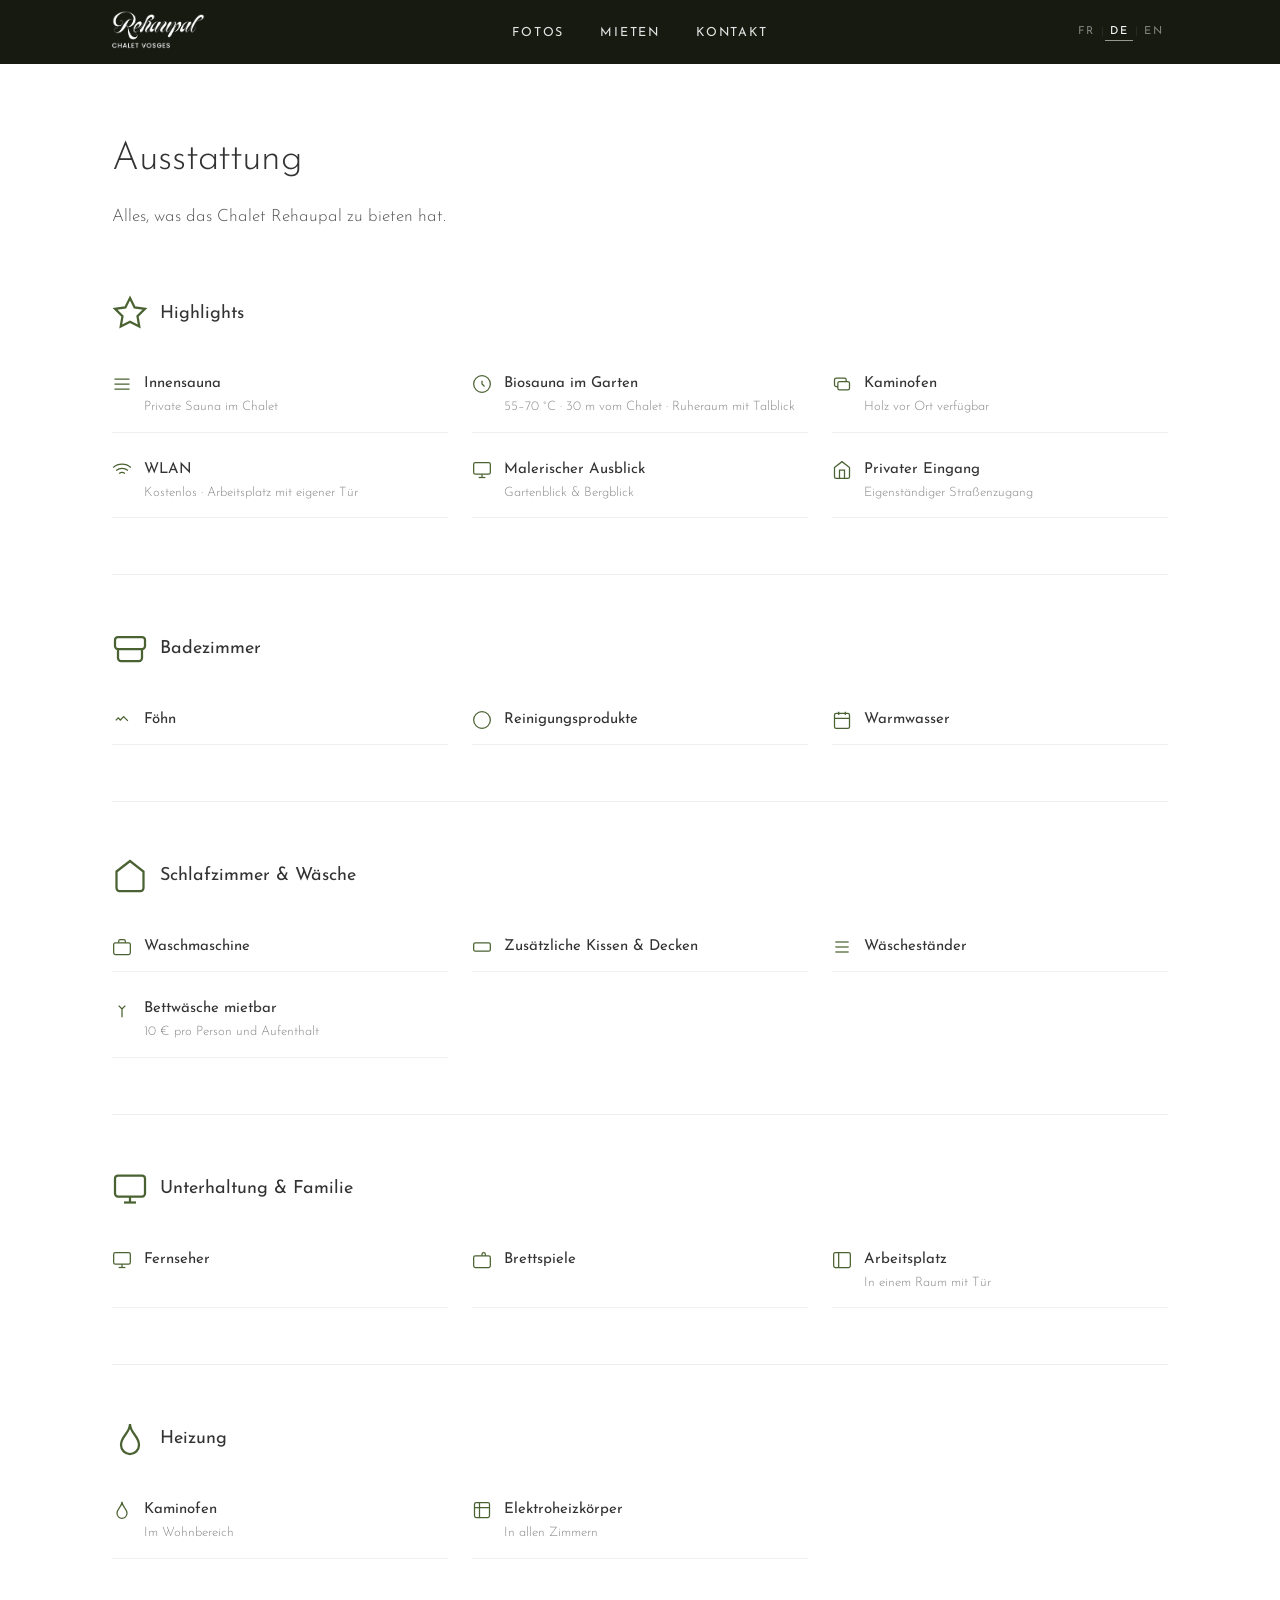
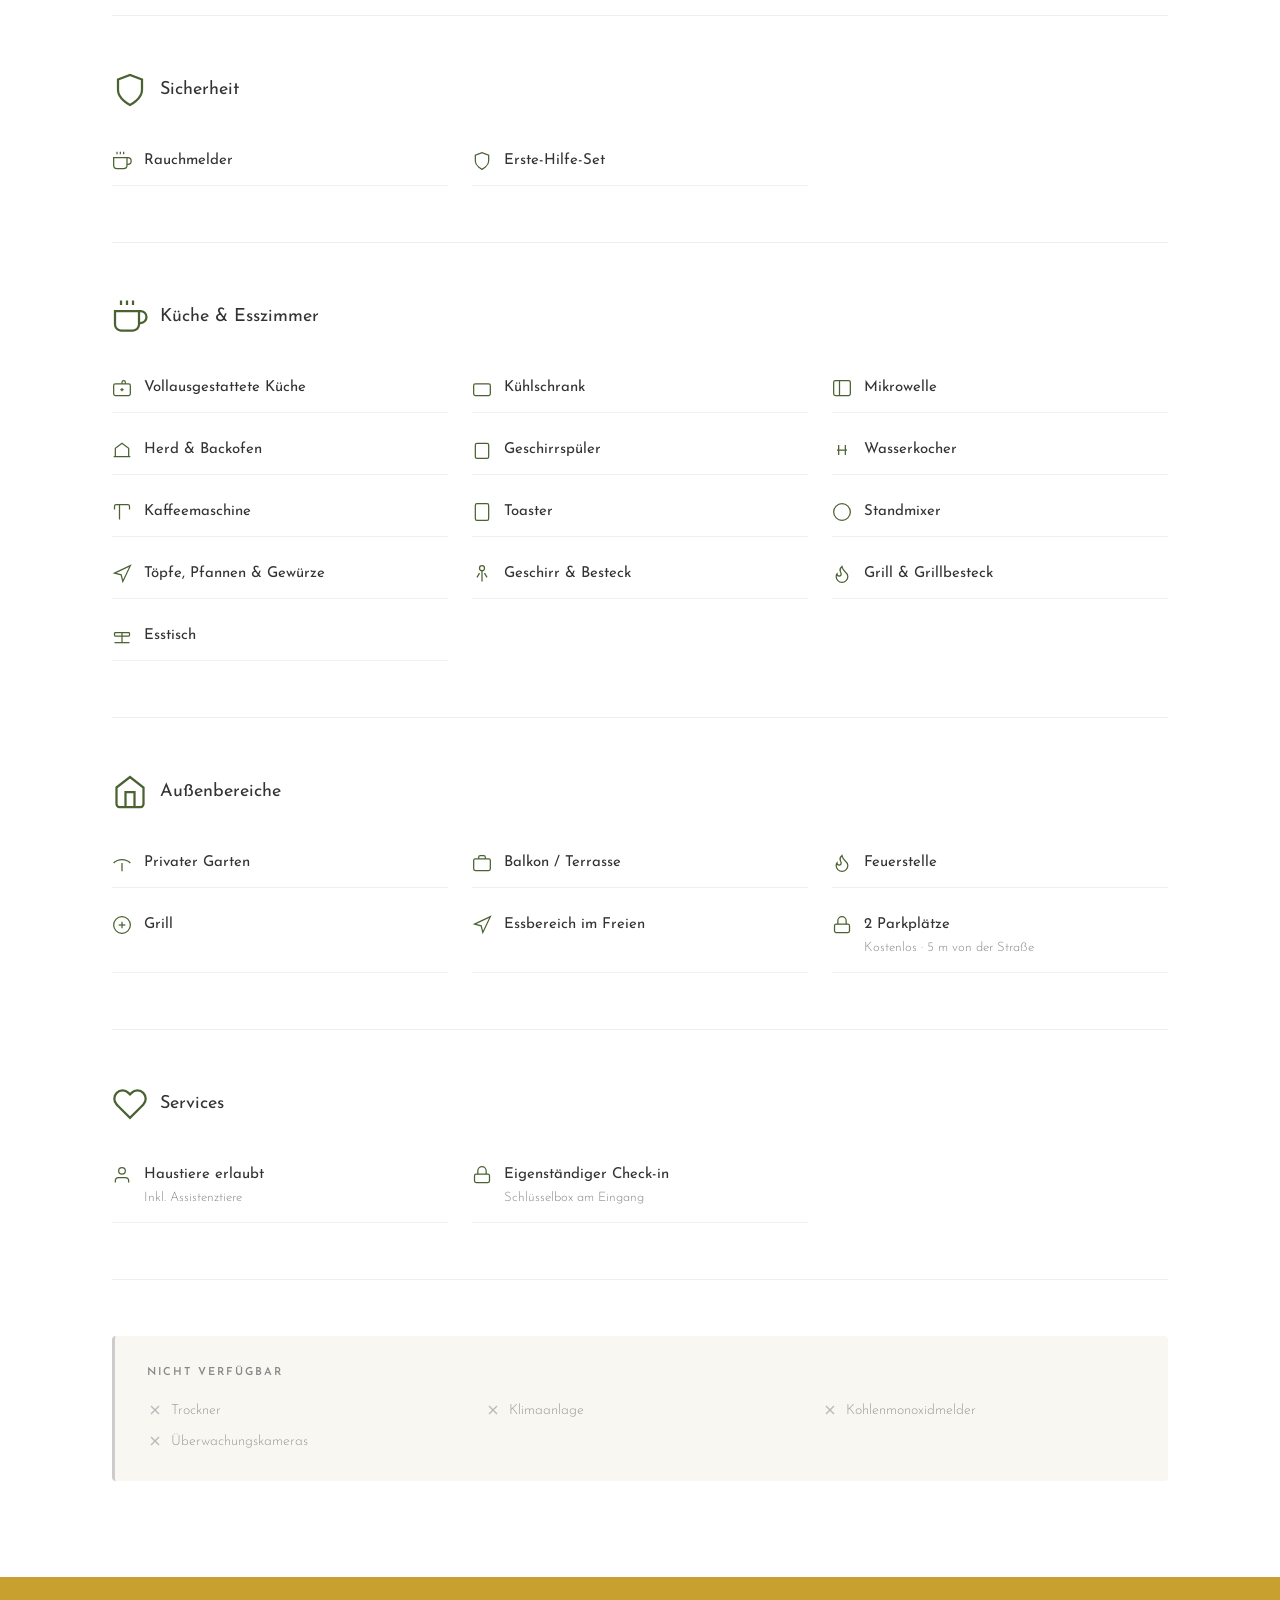
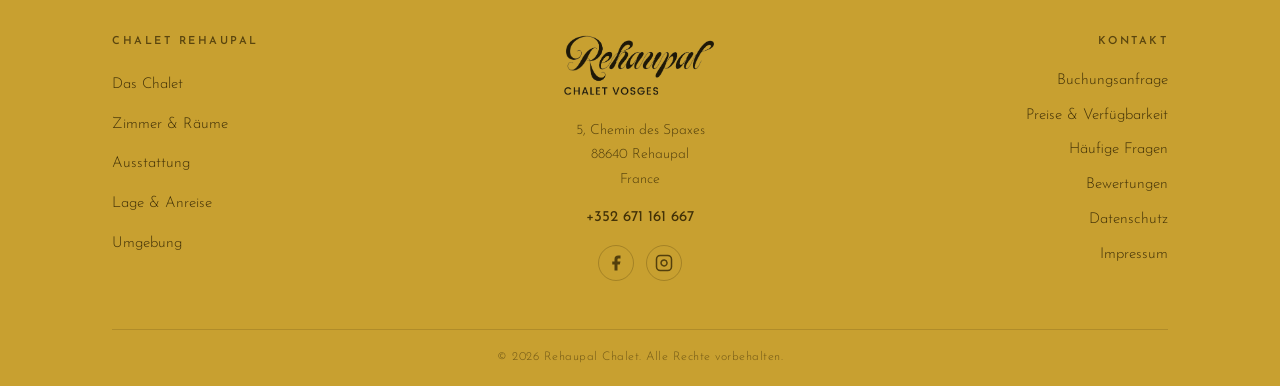
==== commit a669cc4b: "Set FR as default language, reorder switcher to FR|DE|EN Co-Authored-By: Claude Sonnet 4.6 <noreply@" ====
--- a/ausstattung.html
+++ b/ausstattung.html
@@ -1,5 +1,5 @@
 <!DOCTYPE html>
-<html lang="de">
+<html lang="fr">
 <head>
   <meta charset="UTF-8">
   <meta name="viewport" content="width=device-width, initial-scale=1.0">
@@ -167,16 +167,16 @@
           <li><a href="lage.html" data-i18n="nav.contact">Kontakt</a></li>
         </ul>
         <div class="lang-switcher lang-switcher--mobile">
+          <button class="lang-btn active" data-lang="fr">FR</button><span class="lang-sep">|</span>
           <button class="lang-btn" data-lang="de">DE</button><span class="lang-sep">|</span>
-          <button class="lang-btn" data-lang="en">EN</button><span class="lang-sep">|</span>
-          <button class="lang-btn" data-lang="fr">FR</button>
+          <button class="lang-btn" data-lang="en">EN</button>
         </div>
       </nav>
       <div class="header-right">
         <div class="lang-switcher">
-          <button class="lang-btn active" data-lang="de">DE</button><span class="lang-sep">|</span>
-          <button class="lang-btn" data-lang="en">EN</button><span class="lang-sep">|</span>
-          <button class="lang-btn" data-lang="fr">FR</button>
+          <button class="lang-btn active" data-lang="fr">FR</button><span class="lang-sep">|</span>
+          <button class="lang-btn" data-lang="de">DE</button><span class="lang-sep">|</span>
+          <button class="lang-btn" data-lang="en">EN</button>
         </div>
         <button class="mobile-toggle" id="mobile-toggle" aria-label="Menü öffnen" aria-expanded="false">
           <span></span><span></span><span></span>
@@ -401,7 +401,7 @@
         <div class="footer-col footer-col--right">
           <h4 class="footer-heading" data-i18n="footer.right.heading">Kontakt</h4>
           <ul class="footer-links">
-            <li><a href="https://www.airbnb.de/rooms/53041871" target="_blank" rel="noopener" data-i18n="footer.link.booking">Buchungsanfrage</a></li>
+            <li><a href="buchung.html" data-i18n="footer.link.booking">Buchungsanfrage</a></li>
             <li><a href="https://www.airbnb.de/rooms/53041871" target="_blank" rel="noopener" data-i18n="footer.link.prices">Preise &amp; Verfügbarkeit</a></li>
             <li><a href="faq.html" data-i18n="footer.link.faq">Häufige Fragen</a></li>
             <li><a href="https://www.airbnb.de/rooms/53041871/reviews?source_impression_id=p3_1777011205_P3ysyQuL38VCmX84" target="_blank" rel="noopener" data-i18n="footer.link.reviews">Bewertungen</a></li>
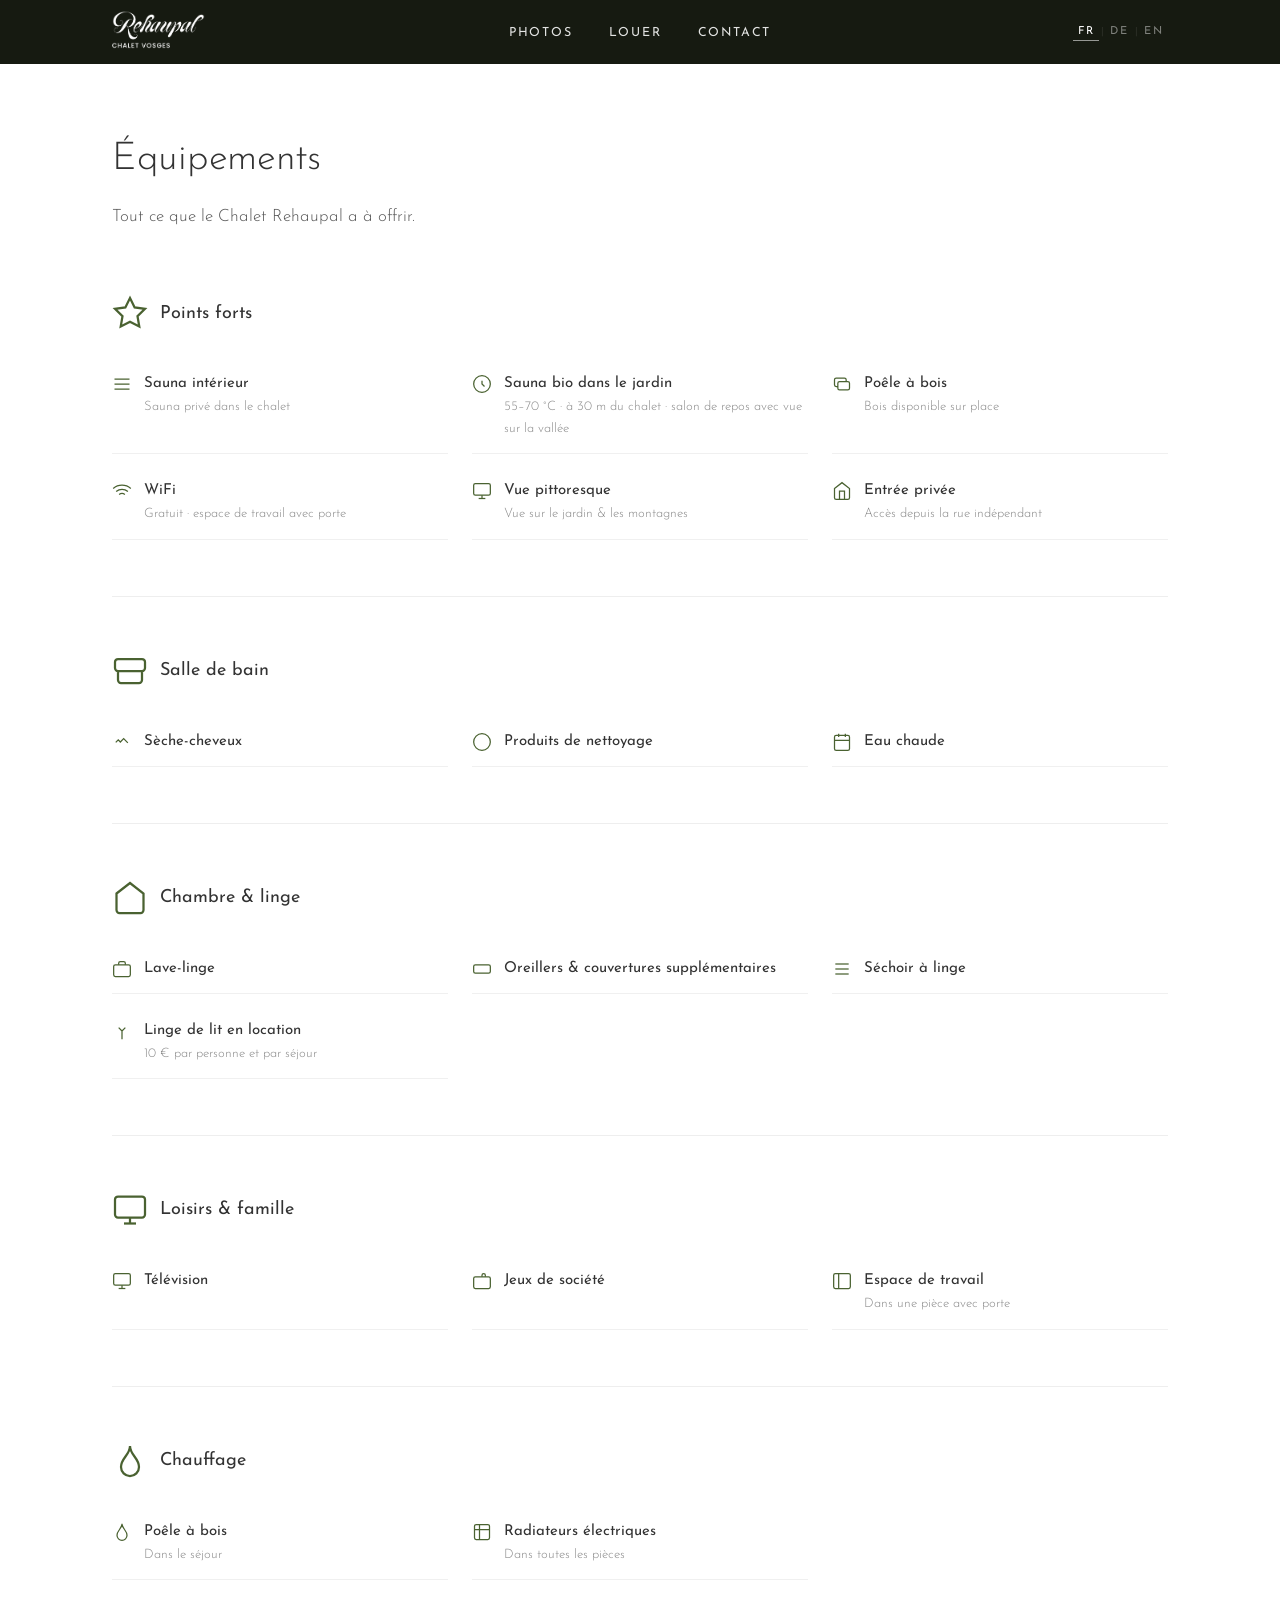
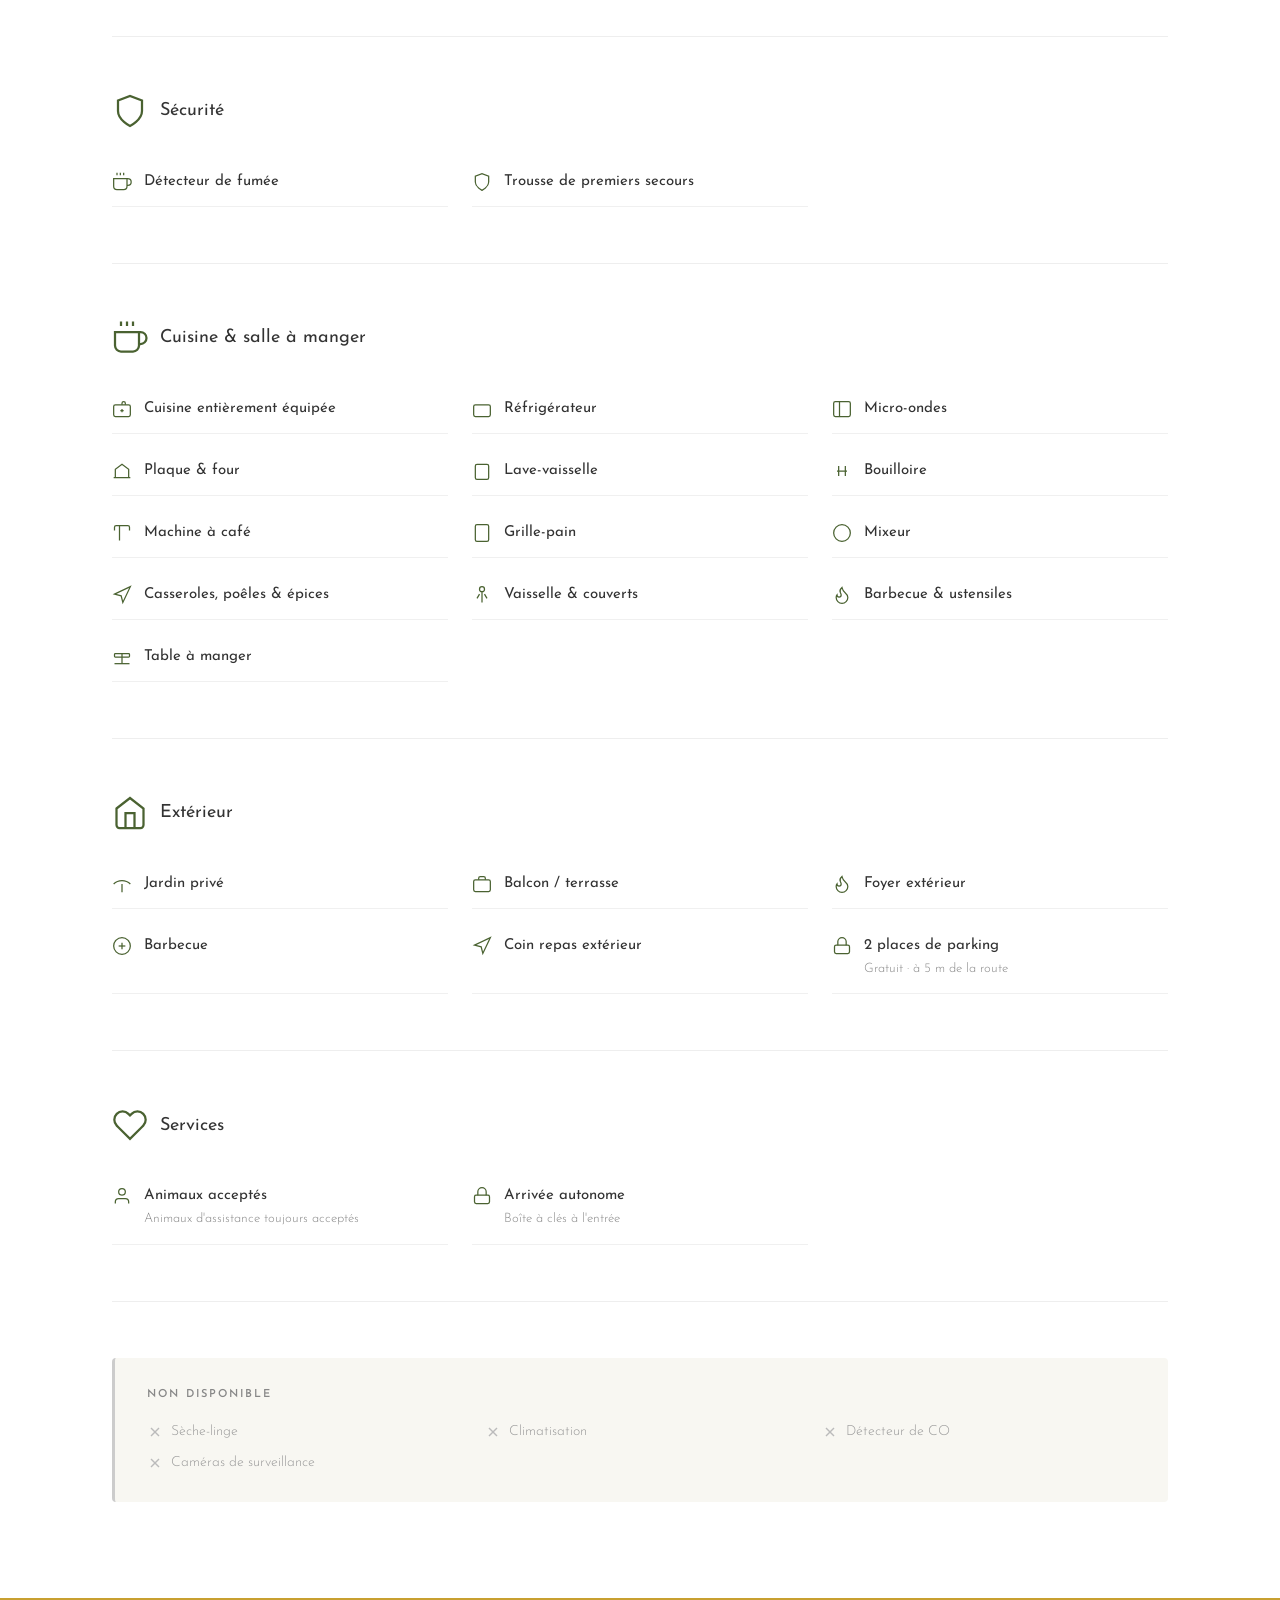
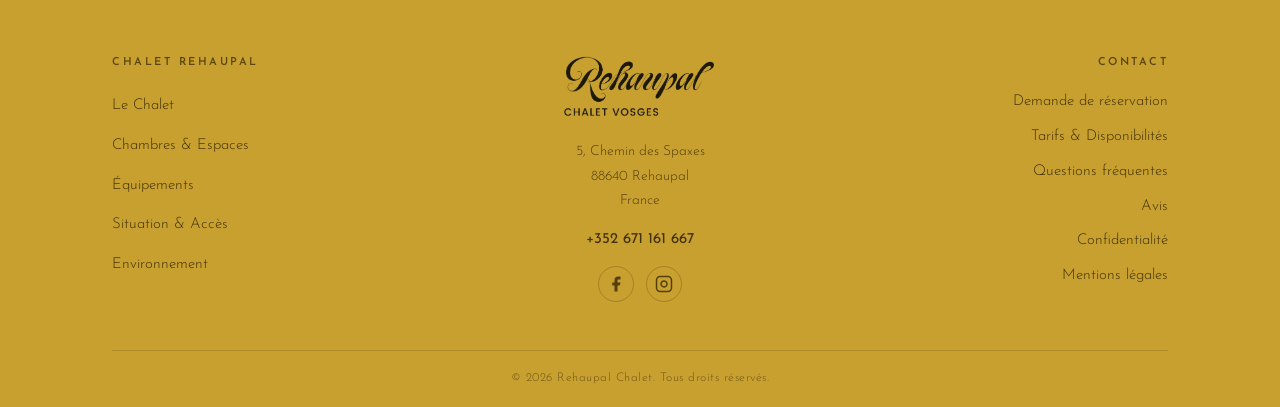
==== commit 19a32525: "Fix i18n German fallback and add hreflang tags to all pages - Switch language fallback from 'de' to " ====
--- a/ausstattung.html
+++ b/ausstattung.html
@@ -2,8 +2,22 @@
 <html lang="fr">
 <head>
   <meta charset="UTF-8">
+  <link rel="icon" type="image/png" href="favicon.png">
   <meta name="viewport" content="width=device-width, initial-scale=1.0">
-  <title>Ausstattung – Rehaupal Chalet Vosges</title>
+  <title>Équipements – Chalet Rehaupal Vosges</title>
+  <link rel="canonical" href="https://www.vosges-chalet.fr/ausstattung.html">
+  <link rel="alternate" hreflang="fr" href="https://www.vosges-chalet.fr/ausstattung.html">
+  <link rel="alternate" hreflang="de" href="https://www.vosges-chalet.fr/ausstattung.html">
+  <link rel="alternate" hreflang="en" href="https://www.vosges-chalet.fr/ausstattung.html">
+  <link rel="alternate" hreflang="x-default" href="https://www.vosges-chalet.fr/ausstattung.html">
+  <meta property="og:title" content="Équipements – Chalet Rehaupal Vosges">
+  <meta property="og:description" content="Tous les équipements du Chalet Rehaupal : 2 saunas privés, cuisine moderne, WiFi, poêle à bois, terrasse, parking. Location chalet Vosges tout confort.">
+  <meta property="og:image" content="https://www.vosges-chalet.fr/hero.webp">
+  <meta property="og:url" content="https://www.vosges-chalet.fr/ausstattung.html">
+  <meta property="og:type" content="website">
+  <meta property="og:locale" content="fr_FR">
+  <meta name="twitter:card" content="summary_large_image">
+  <meta name="description" content="Tous les équipements du Chalet Rehaupal : 2 saunas privés, cuisine moderne, WiFi, poêle à bois, terrasse, parking. Location chalet Vosges tout confort.">
   <link rel="preconnect" href="https://fonts.googleapis.com">
   <link rel="preconnect" href="https://fonts.gstatic.com" crossorigin>
   <link href="https://fonts.googleapis.com/css2?family=Josefin+Sans:ital,wght@0,300;0,400;0,600;1,300;1,400&family=Sacramento&display=swap" rel="stylesheet">
@@ -433,7 +447,7 @@
     };
     function setLang(l) { localStorage.setItem('rehaupal-lang',l); document.documentElement.lang=l; document.querySelectorAll('.lang-btn').forEach(b=>b.classList.toggle('active',b.dataset.lang===l)); const tr=t[l]; document.querySelectorAll('[data-i18n]').forEach(el=>{if(tr[el.dataset.i18n])el.textContent=tr[el.dataset.i18n];}); }
     document.querySelectorAll('.lang-btn').forEach(b=>b.addEventListener('click',()=>setLang(b.dataset.lang)));
-    setLang(localStorage.getItem('rehaupal-lang')||'de');
+    setLang(localStorage.getItem('rehaupal-lang')||'fr');
   </script>
 </body>
 </html>
